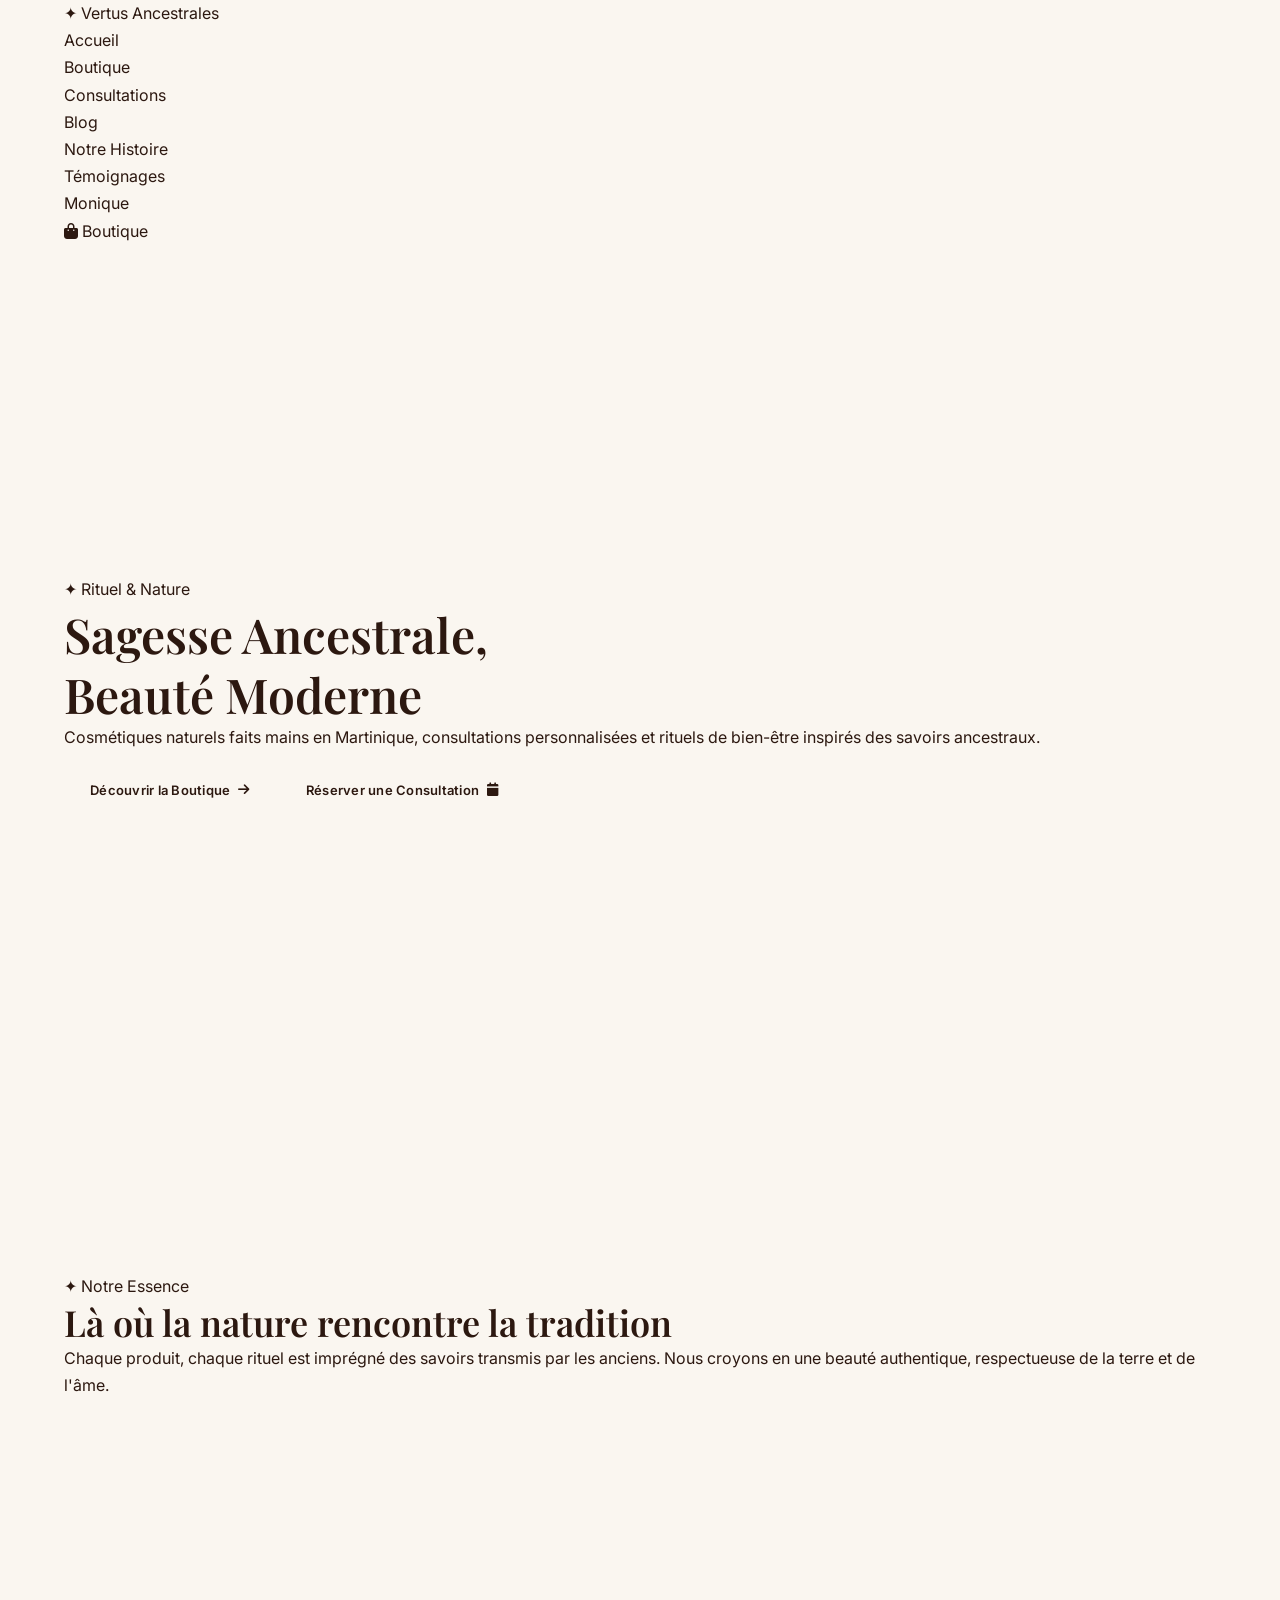
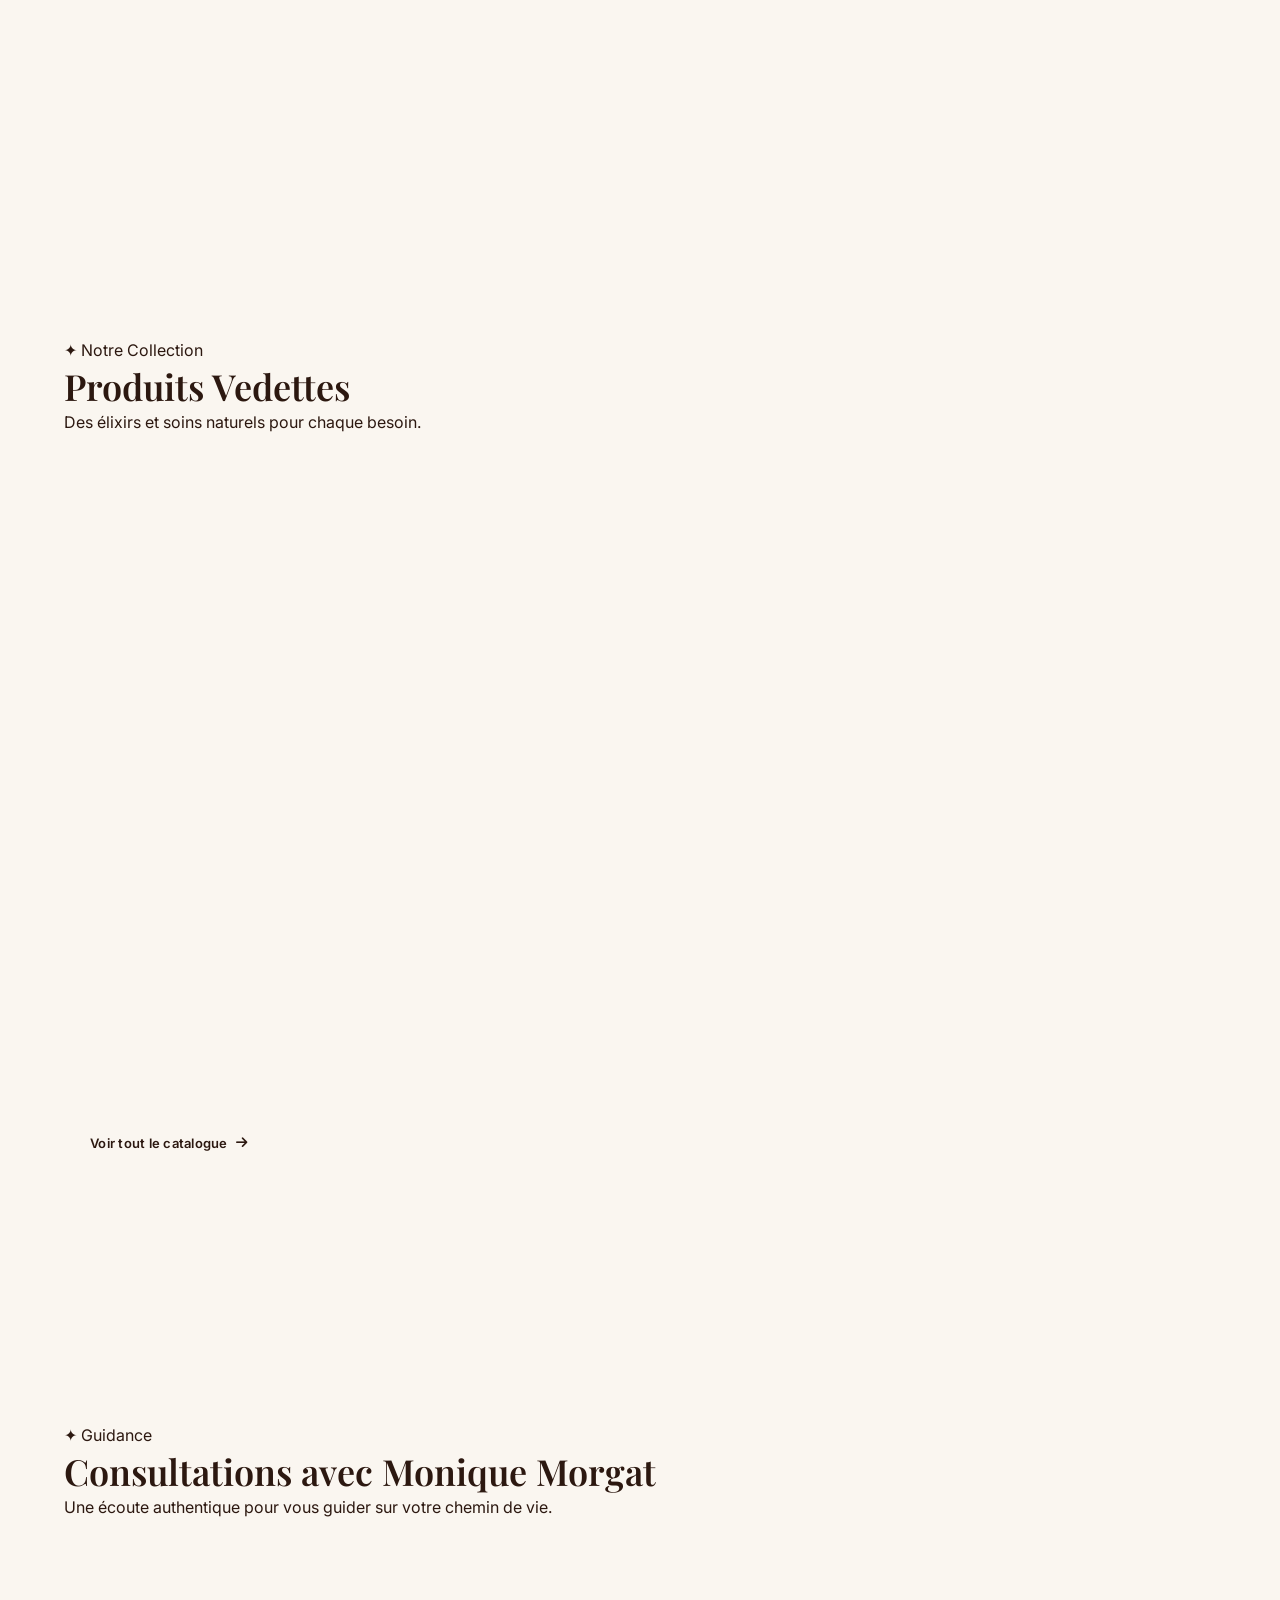
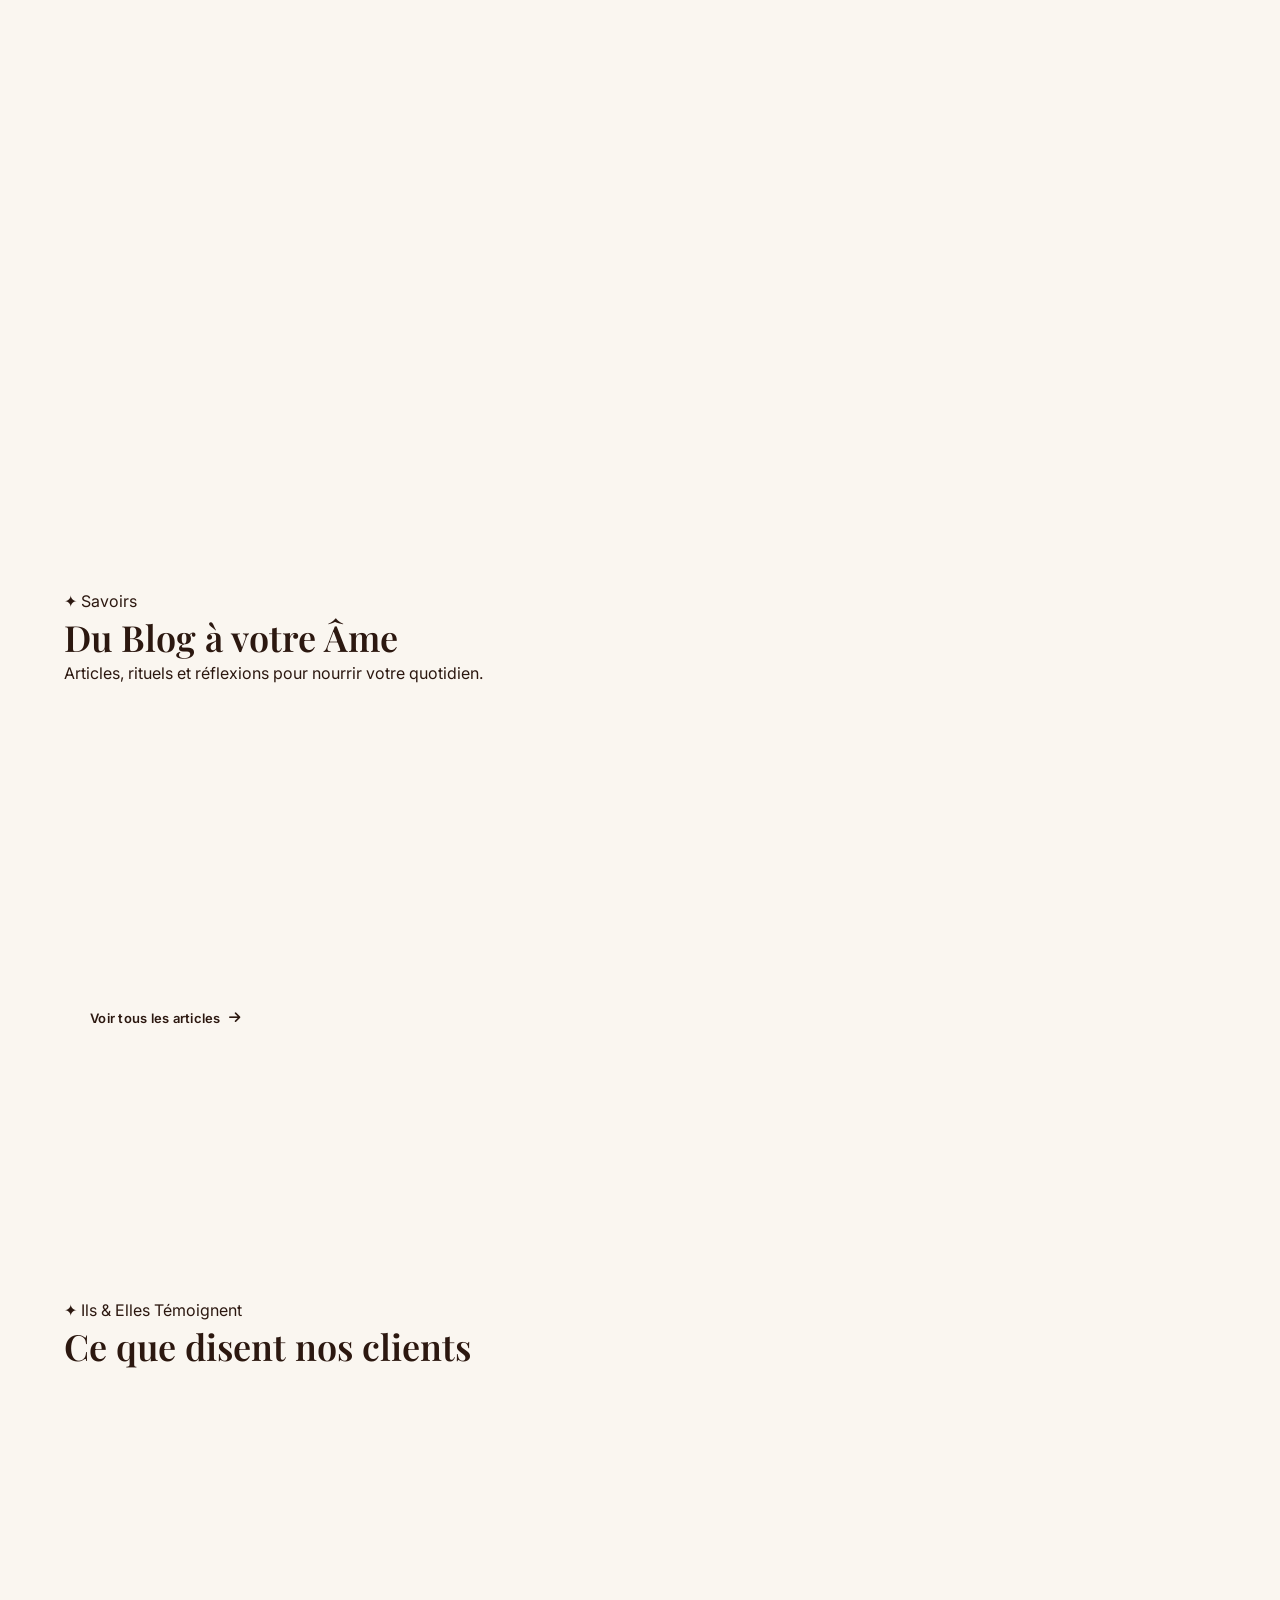
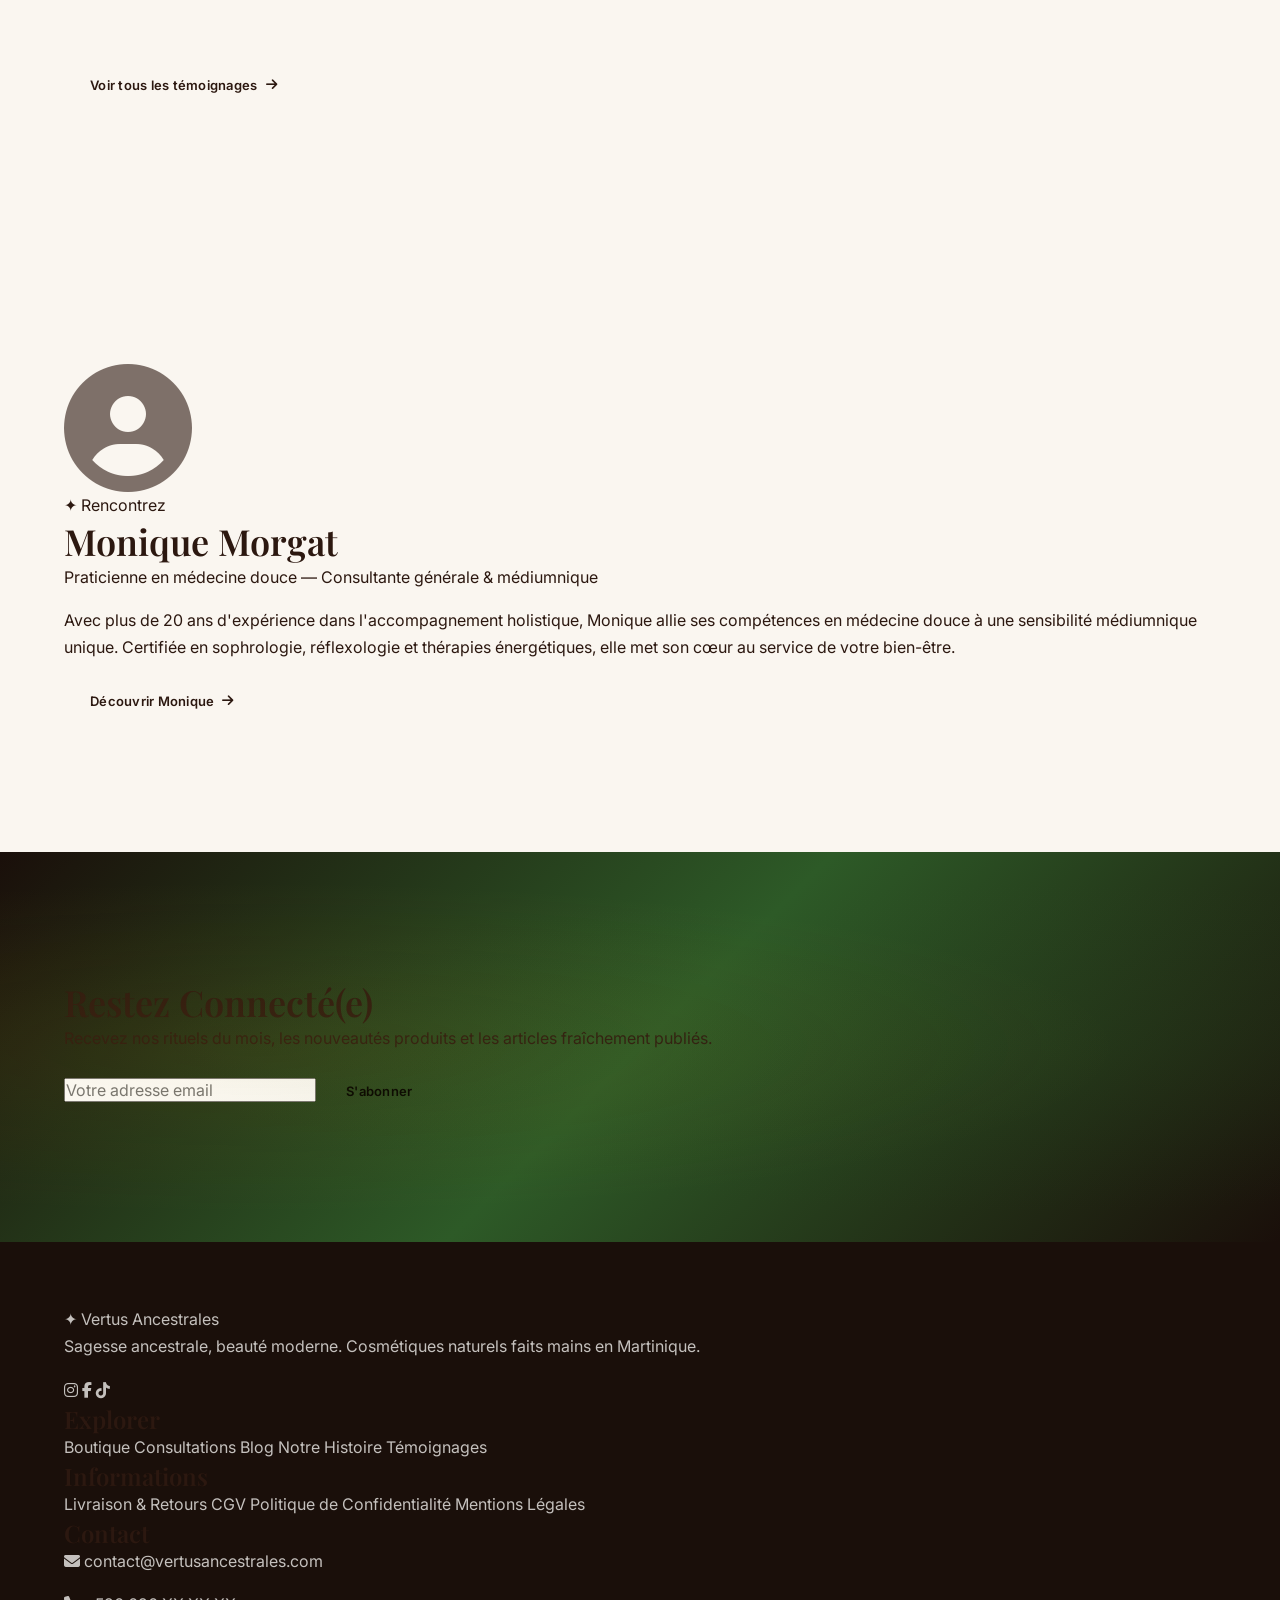
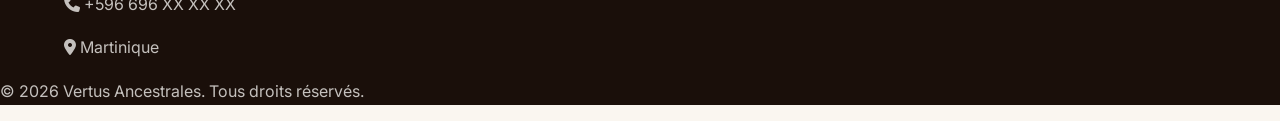
==== index.html @ 386029f0 "✨ Vertus Ancestrales — Site complet Boutique cosmétiques naturels + Consultations + Blog SEO Déploie" ====
<!DOCTYPE html>
<html lang="fr">
<head>
  <meta charset="UTF-8">
  <meta name="viewport" content="width=device-width, initial-scale=1.0">
  <title>Vertus Ancestrales — Cosmétiques Naturels & Bien-Être</title>
  <meta name="description" content="Vertus Ancestrales : boutique en ligne de cosmétiques naturels, consultations personnalisées et blog ésotérique. Sagesse ancestrale, beauté moderne.">
  <link rel="preconnect" href="https://fonts.googleapis.com">
  <link href="https://fonts.googleapis.com/css2?family=Playfair+Display:wght@400;600;700&family=Inter:wght@300;400;500;600&display=swap" rel="stylesheet">
  <link rel="stylesheet" href="https://cdnjs.cloudflare.com/ajax/libs/font-awesome/6.5.0/css/all.min.css">
  <link rel="stylesheet" href="css/style.css">
</head>
<body>
  <!-- NAVIGATION -->
  <nav class="navbar" id="navbar">
    <div class="container nav-container">
      <a href="index.html" class="nav-logo">
        <span class="logo-icon">✦</span>
        <span class="logo-text">Vertus Ancestrales</span>
      </a>
      <button class="nav-toggle" id="navToggle" aria-label="Menu">
        <span></span><span></span><span></span>
      </button>
      <ul class="nav-links" id="navLinks">
        <li><a href="index.html" class="active">Accueil</a></li>
        <li><a href="boutique.html">Boutique</a></li>
        <li><a href="consultations.html">Consultations</a></li>
        <li><a href="blog.html">Blog</a></li>
        <li><a href="histoire.html">Notre Histoire</a></li>
        <li><a href="temoignages.html">Témoignages</a></li>
        <li><a href="monique.html">Monique</a></li>
        <li class="nav-cta"><a href="boutique.html"><i class="fas fa-shopping-bag"></i> Boutique</a></li>
      </ul>
    </div>
  </nav>

  <!-- HERO -->
  <section class="hero" id="hero">
    <div class="hero-overlay"></div>
    <div class="container hero-content">
      <span class="hero-badge">✦ Rituel & Nature</span>
      <h1 class="hero-title">Sagesse Ancestrale,<br>Beauté Moderne</h1>
      <p class="hero-subtitle">Cosmétiques naturels faits mains en Martinique, consultations personnalisées et rituels de bien-être inspirés des savoirs ancestraux.</p>
      <div class="hero-actions">
        <a href="boutique.html" class="btn btn-primary">Découvrir la Boutique <i class="fas fa-arrow-right"></i></a>
        <a href="consultations.html" class="btn btn-outline">Réserver une Consultation <i class="fas fa-calendar"></i></a>
      </div>
    </div>
  </section>

  <!-- MARQUES / VALEURS -->
  <section class="section valeurs">
    <div class="container">
      <div class="section-tag">✦ Notre Essence</div>
      <h2 class="section-title">Là où la nature rencontre la tradition</h2>
      <p class="section-desc">Chaque produit, chaque rituel est imprégné des savoirs transmis par les anciens. Nous croyons en une beauté authentique, respectueuse de la terre et de l'âme.</p>
      <div class="valeurs-grid">
        <div class="valeur-card fade-in">
          <div class="valeur-icon"><i class="fas fa-leaf"></i></div>
          <h3>100% Naturel</h3>
          <p>Ingrédients bruts, sans additifs ni conservateurs artificiels. Que du vrai.</p>
        </div>
        <div class="valeur-card fade-in">
          <div class="valeur-icon"><i class="fas fa-hands"></i></div>
          <h3>Fait Main</h3>
          <p>Préparé artisanalement en Martinique avec amour et savoir-faire ancestral.</p>
        </div>
        <div class="valeur-card fade-in">
          <div class="valeur-icon"><i class="fas fa-feather"></i></div>
          <h3>Bien-Être Holistique</h3>
          <p>Soin du corps, de l'esprit et de l'âme à travers des rituels complets.</p>
        </div>
        <div class="valeur-card fade-in">
          <div class="valeur-icon"><i class="fas fa-globe-americas"></i></div>
          <h3>Livraison Mondiale</h3>
          <p>DHL Express partout dans le monde, avec suivi en temps réel.</p>
        </div>
      </div>
    </div>
  </section>

  <!-- PRODUITS PHARES -->
  <section class="section produits-phares" style="background: var(--bg-alt);">
    <div class="container">
      <div class="section-tag">✦ Notre Collection</div>
      <h2 class="section-title">Produits Vedettes</h2>
      <p class="section-desc">Des élixirs et soins naturels pour chaque besoin.</p>
      <div class="produits-grid">
        <div class="produit-card fade-in">
          <div class="produit-badge">Nouveau</div>
          <div class="produit-img" style="background: linear-gradient(135deg, #e8d5b7, #d4a373);">
            <i class="fas fa-flask" style="font-size:3rem;color:#8b6914;"></i>
          </div>
          <div class="produit-info">
            <h3>L'Élixir de Vénus</h3>
            <p class="produit-desc">Huile de soin régénérante aux huiles essentielles d'ylang-ylang et de bois de rose.</p>
            <div class="produit-variantes">
              <span class="variante active">50ml — 32€</span>
              <span class="variante">100ml — 48€</span>
              <span class="variante">250ml — 72€</span>
            </div>
            <a href="boutique.html" class="btn btn-sm">Ajouter au panier</a>
          </div>
        </div>
        <div class="produit-card fade-in">
          <div class="produit-img" style="background: linear-gradient(135deg, #c7b8a0, #9c8b7a);">
            <i class="fas fa-soap" style="font-size:3rem;color:#5c4a3a;"></i>
          </div>
          <div class="produit-info">
            <h3>Savon Noir Ancestral</h3>
            <p class="produit-desc">Savon noir purifiant à la cendre de bois de campêche et huile de coco vierge.</p>
            <div class="produit-variantes">
              <span class="variante active">100g — 14€</span>
              <span class="variante">200g — 22€</span>
            </div>
            <a href="boutique.html" class="btn btn-sm">Ajouter au panier</a>
          </div>
        </div>
        <div class="produit-card fade-in">
          <div class="produit-badge">Meilleure vente</div>
          <div class="produit-img" style="background: linear-gradient(135deg, #b8a9c9, #8b7aaa);">
            <i class="fas fa-mortar-pestle" style="font-size:3rem;color:#4a3b5c;"></i>
          </div>
          <div class="produit-info">
            <h3>Baume Spirituel</h3>
            <p class="produit-desc">Baume multi-usages à base de propolis, miel et résines naturelles.</p>
            <div class="produit-variantes">
              <span class="variante active">30ml — 26€</span>
              <span class="variante">60ml — 38€</span>
            </div>
            <a href="boutique.html" class="btn btn-sm">Ajouter au panier</a>
          </div>
        </div>
      </div>
      <div class="section-cta">
        <a href="boutique.html" class="btn btn-primary">Voir tout le catalogue <i class="fas fa-arrow-right"></i></a>
      </div>
    </div>
  </section>

  <!-- CONSULTATIONS -->
  <section class="section consultations-preview">
    <div class="container">
      <div class="section-tag">✦ Guidance</div>
      <h2 class="section-title">Consultations avec Monique Morgat</h2>
      <p class="section-desc">Une écoute authentique pour vous guider sur votre chemin de vie.</p>
      <div class="consult-cards">
        <div class="consult-card fade-in">
          <div class="consult-icon"><i class="fas fa-comments"></i></div>
          <h3>Consultation Générale</h3>
          <p class="consult-duration"><i class="far fa-clock"></i> 45 min — 70€</p>
          <p>Échange approfondi pour faire le point sur votre situation actuelle et trouver des solutions concrètes.</p>
          <a href="consultations.html" class="btn btn-outline btn-sm">Réserver</a>
        </div>
        <div class="consult-card fade-in featured">
          <div class="consult-icon"><i class="fas fa-eye"></i></div>
          <h3>Consultation Médiumnique</h3>
          <p class="consult-duration"><i class="far fa-clock"></i> 1h — 90€</p>
          <p>Connexion aux plans subtils pour recevoir des messages et éclaircir vos questionnements profonds.</p>
          <a href="consultations.html" class="btn btn-primary btn-sm">Réserver</a>
        </div>
      </div>
    </div>
  </section>

  <!-- BLOG PREVIEW -->
  <section class="section blog-preview" style="background: var(--bg-alt);">
    <div class="container">
      <div class="section-tag">✦ Savoirs</div>
      <h2 class="section-title">Du Blog à votre Âme</h2>
      <p class="section-desc">Articles, rituels et réflexions pour nourrir votre quotidien.</p>
      <div class="blog-grid">
        <article class="blog-card fade-in">
          <div class="blog-img" style="background: linear-gradient(135deg, #e8c9a0, #d4a373);">
            <span class="blog-category">Ritualité</span>
          </div>
          <div class="blog-body">
            <span class="blog-date"><i class="far fa-calendar-alt"></i> 12 Juin 2026</span>
            <h3>Les 7 Rituels de Pleine Lune pour Renouveler son Énergie</h3>
            <p>Découvrez les pratiques ancestrales pour harmoniser votre être lors des nuits de pleine lune.</p>
            <a href="blog.html" class="blog-read">Lire l'article <i class="fas fa-arrow-right"></i></a>
          </div>
        </article>
        <article class="blog-card fade-in">
          <div class="blog-img" style="background: linear-gradient(135deg, #a8c9a0, #7aaa6b);">
            <span class="blog-category">Bien-être</span>
          </div>
          <div class="blog-body">
            <span class="blog-date"><i class="far fa-calendar-alt"></i> 5 Juin 2026</span>
            <h3>Les Bienfaits des Huiles Végétales dans votre Routine Quotidienne</h3>
            <p>Comment intégrer les huiles naturelles dans vos soins de peau et vos rituels de bien-être.</p>
            <a href="blog.html" class="blog-read">Lire l'article <i class="fas fa-arrow-right"></i></a>
          </div>
        </article>
        <article class="blog-card fade-in">
          <div class="blog-img" style="background: linear-gradient(135deg, #c9a0b8, #aa7a9b);">
            <span class="blog-category">Ésotérisme</span>
          </div>
          <div class="blog-body">
            <span class="blog-date"><i class="far fa-calendar-alt"></i> 28 Mai 2026</span>
            <h3>Comprendre les Signes que l'Univers Vous Envoie</h3>
            <p>Apprenez à décoder les synchronicités et les messages subtils du cosmos dans votre vie.</p>
            <a href="blog.html" class="blog-read">Lire l'article <i class="fas fa-arrow-right"></i></a>
          </div>
        </article>
      </div>
      <div class="section-cta">
        <a href="blog.html" class="btn btn-outline">Voir tous les articles <i class="fas fa-arrow-right"></i></a>
      </div>
    </div>
  </section>

  <!-- TÉMOIGNAGES -->
  <section class="section temoignages-preview">
    <div class="container">
      <div class="section-tag">✦ Ils & Elles Témoignent</div>
      <h2 class="section-title">Ce que disent nos clients</h2>
      <div class="temoignages-strip">
        <div class="temoignage-card fade-in">
          <div class="stars">★★★★★</div>
          <p>"L'Élixir de Vénus a transformé ma peau. Je sens la différence dès la première application. Un véritable trésor de la nature."</p>
          <span class="temoignage-author">— Marie S.</span>
        </div>
        <div class="temoignage-card fade-in">
          <div class="stars">★★★★★</div>
          <p>"La consultation avec Monique a été une révélation. Sa douceur et sa clairvoyance m'ont profondément touchée. Je recommande à toutes."</p>
          <span class="temoignage-author">— Caroline D.</span>
        </div>
        <div class="temoignage-card fade-in">
          <div class="stars">★★★★★</div>
          <p>"Les articles du blog sont d'une grande richesse. Chaque lecture m'apporte une nouvelle perspective sur mon cheminement spirituel."</p>
          <span class="temoignage-author">— Alexandre M.</span>
        </div>
      </div>
      <div class="section-cta">
        <a href="temoignages.html" class="btn btn-outline">Voir tous les témoignages <i class="fas fa-arrow-right"></i></a>
      </div>
    </div>
  </section>

  <!-- MONIQUE PREVIEW -->
  <section class="section monique-preview" style="background: var(--bg-alt);">
    <div class="container">
      <div class="monique-content">
        <div class="monique-photo">
          <div class="photo-frame">
            <i class="fas fa-user-circle" style="font-size:8rem;color:var(--primary);opacity:0.6;"></i>
          </div>
        </div>
        <div class="monique-text">
          <div class="section-tag">✦ Rencontrez</div>
          <h2 class="section-title">Monique Morgat</h2>
          <p class="monique-subtitle">Praticienne en médecine douce — Consultante générale & médiumnique</p>
          <p>Avec plus de 20 ans d'expérience dans l'accompagnement holistique, Monique allie ses compétences en médecine douce à une sensibilité médiumnique unique. Certifiée en sophrologie, réflexologie et thérapies énergétiques, elle met son cœur au service de votre bien-être.</p>
          <a href="monique.html" class="btn btn-primary">Découvrir Monique <i class="fas fa-arrow-right"></i></a>
        </div>
      </div>
    </div>
  </section>

  <!-- NEWSLETTER -->
  <section class="section newsletter">
    <div class="container">
      <div class="newsletter-box">
        <h2>Restez Connecté(e)</h2>
        <p>Recevez nos rituels du mois, les nouveautés produits et les articles fraîchement publiés.</p>
        <form class="newsletter-form" onsubmit="event.preventDefault(); alert('Merci ! Vous êtes inscrit(e) à notre newsletter.');">
          <input type="email" placeholder="Votre adresse email" required>
          <button type="submit" class="btn btn-primary">S'abonner</button>
        </form>
      </div>
    </div>
  </section>

  <!-- FOOTER -->
  <footer class="footer">
    <div class="container footer-grid">
      <div class="footer-brand">
        <span class="footer-logo">✦ Vertus Ancestrales</span>
        <p>Sagesse ancestrale, beauté moderne. Cosmétiques naturels faits mains en Martinique.</p>
        <div class="footer-social">
          <a href="#" aria-label="Instagram"><i class="fab fa-instagram"></i></a>
          <a href="#" aria-label="Facebook"><i class="fab fa-facebook-f"></i></a>
          <a href="#" aria-label="TikTok"><i class="fab fa-tiktok"></i></a>
        </div>
      </div>
      <div class="footer-links">
        <h4>Explorer</h4>
        <a href="boutique.html">Boutique</a>
        <a href="consultations.html">Consultations</a>
        <a href="blog.html">Blog</a>
        <a href="histoire.html">Notre Histoire</a>
        <a href="temoignages.html">Témoignages</a>
      </div>
      <div class="footer-links">
        <h4>Informations</h4>
        <a href="#">Livraison & Retours</a>
        <a href="#">CGV</a>
        <a href="#">Politique de Confidentialité</a>
        <a href="#">Mentions Légales</a>
      </div>
      <div class="footer-contact">
        <h4>Contact</h4>
        <p><i class="fas fa-envelope"></i> contact@vertusancestrales.com</p>
        <p><i class="fas fa-phone"></i> +596 696 XX XX XX</p>
        <p><i class="fas fa-map-marker-alt"></i> Martinique</p>
      </div>
    </div>
    <div class="footer-bottom">
      <p>&copy; 2026 Vertus Ancestrales. Tous droits réservés.</p>
    </div>
  </footer>

  <!-- BACK TO TOP -->
  <button id="backToTop" class="back-to-top" aria-label="Retour en haut"><i class="fas fa-chevron-up"></i></button>

  <script src="js/main.js"></script>
</body>
</html>
---- css/style.css ----
/* =========================================================
   VERTUS ANCESTRALES — Complete Stylesheet
   Natural cosmetics brand | Martinique heritage | Madras palette
   ========================================================= */

/* ---------------------------------------------------------
   1. CUSTOM PROPERTIES
   --------------------------------------------------------- */
:root {
  /* Color palette — madras-inspired warmth */
  --color-primary: #b8860b;
  --color-primary-hover: #d4a017;
  --color-primary-light: rgba(184, 134, 11, 0.12);
  --color-secondary: #8b6914;
  --color-accent: #2d5a27;
  --color-accent-hover: #3b7a33;
  --color-accent-light: rgba(45, 90, 39, 0.10);
  --color-bg: #faf6f0;
  --color-bg-alt: #f3ede4;
  --color-bg-dark: #1a0f0a;
  --color-text: #2c1810;
  --color-text-light: #6b5a4a;
  --color-text-lighter: #9a8a7a;
  --color-white: #ffffff;
  --color-white-soft: #fefcf9;
  --color-black: #0a0603;
  --color-overlay: rgba(44, 24, 16, 0.65);
  --color-overlay-light: rgba(44, 24, 16, 0.35);
  --color-border: rgba(107, 90, 74, 0.20);
  --color-border-focus: rgba(184, 134, 11, 0.50);
  --color-success: #2d6a4f;
  --color-error: #c0392b;
  --color-star: #f4a236;
  --color-star-empty: #dcd0c4;

  /* Typography */
  --font-heading: 'Playfair Display', Georgia, 'Times New Roman', serif;
  --font-body: 'Inter', -apple-system, BlinkMacSystemFont, 'Segoe UI', Roboto, sans-serif;
  --font-mono: 'SF Mono', 'Fira Code', 'Fira Mono', 'Roboto Mono', monospace;

  /* Font sizes — fluid scale */
  --text-xs: 0.75rem;
  --text-sm: 0.8125rem;
  --text-base: 1rem;
  --text-lg: 1.125rem;
  --text-xl: 1.25rem;
  --text-2xl: 1.5rem;
  --text-3xl: 1.875rem;
  --text-4xl: 2.25rem;
  --text-5xl: 3rem;
  --text-6xl: 3.75rem;
  --text-hero: clamp(2.5rem, 6vw, 5rem);

  /* Spacing */
  --space-1: 0.25rem;
  --space-2: 0.5rem;
  --space-3: 0.75rem;
  --space-4: 1rem;
  --space-5: 1.25rem;
  --space-6: 1.5rem;
  --space-8: 2rem;
  --space-10: 2.5rem;
  --space-12: 3rem;
  --space-16: 4rem;
  --space-20: 5rem;
  --space-24: 6rem;
  --space-32: 8rem;

  /* Layout */
  --max-width: 1200px;
  --max-width-narrow: 900px;
  --content-padding: var(--space-6);
  --content-padding-lg: var(--space-10);

  /* Borders & Radius */
  --radius-sm: 6px;
  --radius-md: 10px;
  --radius-lg: 16px;
  --radius-xl: 24px;
  --radius-full: 9999px;

  /* Shadows */
  --shadow-xs: 0 1px 2px rgba(44, 24, 16, 0.05);
  --shadow-sm: 0 2px 8px rgba(44, 24, 16, 0.08);
  --shadow-md: 0 4px 16px rgba(44, 24, 16, 0.10);
  --shadow-lg: 0 8px 32px rgba(44, 24, 16, 0.12);
  --shadow-xl: 0 16px 48px rgba(44, 24, 16, 0.16);
  --shadow-glow: 0 0 20px rgba(184, 134, 11, 0.25);

  /* Transitions */
  --transition-fast: 0.15s ease;
  --transition-base: 0.3s ease;
  --transition-slow: 0.5s ease;
  --transition-spring: 0.4s cubic-bezier(0.34, 1.56, 0.64, 1);

  /* Z-index layers */
  --z-dropdown: 100;
  --z-sticky: 200;
  --z-navbar: 300;
  --z-overlay: 400;
  --z-modal: 500;
  --z-toast: 600;
  --z-tooltip: 700;

  /* Admin */
  --sidebar-width: 260px;
  --sidebar-collapsed-width: 72px;
  --admin-header-height: 64px;
}


/* ---------------------------------------------------------
   2. RESET & BASE
   --------------------------------------------------------- */
*,
*::before,
*::after {
  box-sizing: border-box;
  margin: 0;
  padding: 0;
}

html {
  scroll-behavior: smooth;
  -webkit-text-size-adjust: 100%;
  -moz-text-size-adjust: 100%;
  text-size-adjust: 100%;
}

body {
  font-family: var(--font-body);
  font-size: var(--text-base);
  line-height: 1.7;
  color: var(--color-text);
  background-color: var(--color-bg);
  -webkit-font-smoothing: antialiased;
  -moz-osx-font-smoothing: grayscale;
  overflow-x: hidden;
}

img {
  max-width: 100%;
  height: auto;
  display: block;
}

a {
  color: inherit;
  text-decoration: none;
  transition: color var(--transition-fast);
}

a:focus-visible,
button:focus-visible,
input:focus-visible,
textarea:focus-visible,
select:focus-visible {
  outline: 2px solid var(--color-primary);
  outline-offset: 2px;
}

ul, ol {
  list-style: none;
}

button {
  border: none;
  background: none;
  cursor: pointer;
  font-family: inherit;
  font-size: inherit;
}

input, textarea, select {
  font-family: inherit;
  font-size: inherit;
  color: inherit;
}

h1, h2, h3, h4, h5, h6 {
  font-family: var(--font-heading);
  font-weight: 600;
  line-height: 1.25;
  color: var(--color-text);
}

h1 { font-size: var(--text-5xl); }
h2 { font-size: var(--text-4xl); }
h3 { font-size: var(--text-3xl); }
h4 { font-size: var(--text-2xl); }
h5 { font-size: var(--text-xl); }
h6 { font-size: var(--text-lg); }

p {
  margin-bottom: var(--space-4);
}

::selection {
  background-color: var(--color-primary);
  color: var(--color-white);
}

/* Scrollbar */
::-webkit-scrollbar {
  width: 8px;
}

::-webkit-scrollbar-track {
  background: var(--color-bg-alt);
}

::-webkit-scrollbar-thumb {
  background: var(--color-text-lighter);
  border-radius: var(--radius-full);
}

::-webkit-scrollbar-thumb:hover {
  background: var(--color-text-light);
}


/* ---------------------------------------------------------
   3. UTILITY CLASSES
   --------------------------------------------------------- */
.container {
  width: 100%;
  max-width: var(--max-width);
  margin: 0 auto;
  padding-left: var(--content-padding);
  padding-right: var(--content-padding);
}

.container--narrow {
  max-width: var(--max-width-narrow);
}

.sr-only {
  position: absolute;
  width: 1px;
  height: 1px;
  padding: 0;
  margin: -1px;
  overflow: hidden;
  clip: rect(0, 0, 0, 0);
  white-space: nowrap;
  border-width: 0;
}

.section {
  padding: var(--space-20) 0;
}

@media (min-width: 768px) {
  .section {
    padding: var(--space-32) 0;
  }
}

.section--alt {
  background-color: var(--color-bg-alt);
}

.section--dark {
  background-color: var(--color-bg-dark);
  color: var(--color-white-soft);
}

.section--dark h1,
.section--dark h2,
.section--dark h3,
.section--dark h4 {
  color: var(--color-white);
}

/* Section header — tag + title + description */
.section__header {
  text-align: center;
  margin-bottom: var(--space-12);
  max-width: 720px;
  margin-left: auto;
  margin-right: auto;
}

.section__tag {
  display: inline-block;
  font-family: var(--font-body);
  font-size: var(--text-sm);
  font-weight: 600;
  letter-spacing: 0.08em;
  text-transform: uppercase;
  color: var(--color-primary);
  margin-bottom: var(--space-3);
  padding: var(--space-1) var(--space-3);
  border: 1px solid rgba(184, 134, 11, 0.25);
  border-radius: var(--radius-full);
  background: rgba(184, 134, 11, 0.06);
}

.section__tag::before {
  content: "✦ ";
}

.section__title {
  font-size: clamp(1.75rem, 4vw, 2.75rem);
  margin-bottom: var(--space-4);
  color: var(--color-text);
}

.section__title .highlight {
  color: var(--color-primary);
}

.section__description {
  font-size: var(--text-lg);
  color: var(--color-text-light);
  line-height: 1.7;
  max-width: 600px;
  margin: 0 auto;
}

.section--dark .section__description {
  color: rgba(254, 252, 249, 0.75);
}

.section__header--left {
  text-align: left;
  margin-left: 0;
  margin-right: 0;
}

.section__header--left .section__description {
  margin-left: 0;
}


/* ---------------------------------------------------------
   4. NAVIGATION
   --------------------------------------------------------- */
.nav {
  position: fixed;
  top: 0;
  left: 0;
  right: 0;
  z-index: var(--z-navbar);
  padding: var(--space-4) 0;
  transition: background-color var(--transition-base),
              padding var(--transition-base),
              box-shadow var(--transition-base);
}

.nav--scrolled {
  background-color: rgba(250, 246, 240, 0.97);
  backdrop-filter: blur(12px);
  -webkit-backdrop-filter: blur(12px);
  padding: var(--space-2) 0;
  box-shadow: 0 1px 20px rgba(44, 24, 16, 0.08);
}

.nav--transparent {
  background-color: transparent;
}

.nav .container {
  display: flex;
  align-items: center;
  justify-content: space-between;
}

/* Logo */
.nav__logo {
  display: flex;
  align-items: center;
  gap: var(--space-3);
  font-family: var(--font-heading);
  font-size: var(--text-xl);
  font-weight: 700;
  color: var(--color-text);
  line-height: 1;
  z-index: calc(var(--z-navbar) + 1);
}

.nav--transparent .nav__logo {
  color: var(--color-white);
}

.nav--scrolled .nav__logo {
  color: var(--color-text);
}

.nav__logo-icon {
  width: 36px;
  height: 36px;
  border-radius: var(--radius-sm);
  background: linear-gradient(135deg, var(--color-primary), var(--color-secondary));
  display: flex;
  align-items: center;
  justify-content: center;
  font-size: var(--text-lg);
  color: var(--color-white);
  flex-shrink: 0;
}

/* Nav links */
.nav__links {
  display: none;
  align-items: center;
  gap: var(--space-1);
}

@media (min-width: 768px) {
  .nav__links {
    display: flex;
  }
}

.nav__link {
  padding: var(--space-2) var(--space-4);
  font-size: var(--text-sm);
  font-weight: 500;
  color: var(--color-text-light);
  border-radius: var(--radius-sm);
  transition: color var(--transition-fast),
              background-color var(--transition-fast);
  position: relative;
}

.nav__link:hover {
  color: var(--color-primary);
  background-color: var(--color-primary-light);
}

.nav--transparent .nav__link {
  color: rgba(255, 255, 255, 0.85);
}

.nav--transparent .nav__link:hover {
  color: var(--color-white);
  background-color: rgba(255, 255, 255, 0.10);
}

.nav--scrolled .nav__link {
  color: var(--color-text-light);
}

.nav--scrolled .nav__link:hover {
  color: var(--color-primary);
  background-color: var(--color-primary-light);
}

.nav__link--active {
  color: var(--color-primary) !important;
  font-weight: 600;
}

.nav__link--active::after {
  content: '';
  position: absolute;
  bottom: 2px;
  left: var(--space-4);
  right: var(--space-4);
  height: 2px;
  background: var(--color-primary);
  border-radius: 1px;
}

/* Nav actions (cart, auth) */
.nav__actions {
  display: flex;
  align-items: center;
  gap: var(--space-2);
}

.nav__action-btn {
  display: flex;
  align-items: center;
  justify-content: center;
  width: 40px;
  height: 40px;
  border-radius: var(--radius-full);
  color: var(--color-text-light);
  transition: background-color var(--transition-fast),
              color var(--transition-fast);
  position: relative;
}

.nav__action-btn:hover {
  background-color: var(--color-primary-light);
  color: var(--color-primary);
}

.nav--transparent .nav__action-btn {
  color: rgba(255, 255, 255, 0.85);
}

.nav--transparent .nav__action-btn:hover {
  background-color: rgba(255, 255, 255, 0.10);
  color: var(--color-white);
}

.nav--scrolled .nav__action-btn {
  color: var(--color-text-light);
}

.nav__action-btn .badge {
  position: absolute;
  top: 2px;
  right: 2px;
  width: 18px;
  height: 18px;
  border-radius: var(--radius-full);
  background: var(--color-primary);
  color: var(--color-white);
  font-size: 10px;
  font-weight: 700;
  display: flex;
  align-items: center;
  justify-content: center;
  line-height: 1;
}

/* Toggle (hamburger) */
.nav__toggle {
  display: flex;
  flex-direction: column;
  justify-content: center;
  align-items: center;
  width: 40px;
  height: 40px;
  padding: var(--space-2);
  border-radius: var(--radius-sm);
  border: none;
  background: none;
  cursor: pointer;
  z-index: calc(var(--z-navbar) + 1);
  transition: background-color var(--transition-fast);
}

@media (min-width: 768px) {
  .nav__toggle {
    display: none;
  }
}

.nav__toggle:hover {
  background-color: var(--color-primary-light);
}

.nav--transparent .nav__toggle:hover {
  background-color: rgba(255, 255, 255, 0.10);
}

.nav__toggle-line {
  width: 22px;
  height: 2px;
  background-color: var(--color-text);
  border-radius: 2px;
  transition: transform var(--transition-base),
              opacity var(--transition-base);
  display: block;
}

.nav--transparent .nav__toggle-line {
  background-color: var(--color-white);
}

.nav--scrolled .nav__toggle-line {
  background-color: var(--color-text);
}

.nav__toggle-line + .nav__toggle-line {
  margin-top: 5px;
}

/* Toggle open state */
.nav__toggle--open .nav__toggle-line:nth-child(1) {
  transform: translateY(7px) rotate(45deg);
}

.nav__toggle--open .nav__toggle-line:nth-child(2) {
  opacity: 0;
}

.nav__toggle--open .nav__toggle-line:nth-child(3) {
  transform: translateY(-7px) rotate(-45deg);
}

/* Mobile menu */
.nav__mobile-menu {
  display: none;
  position: fixed;
  inset: 0;
  background: var(--color-bg);
  z-index: var(--z-navbar);
  padding: calc(80px + var(--space-8)) var(--content-padding) var(--space-8);
  overflow-y: auto;
}

.nav__mobile-menu--open {
  display: flex;
  flex-direction: column;
}

.nav__mobile-link {
  display: block;
  padding: var(--space-4) 0;
  font-size: var(--text-xl);
  font-weight: 500;
  color: var(--color-text);
  border-bottom: 1px solid var(--color-border);
  transition: color var(--transition-fast);
}

.nav__mobile-link:hover {
  color: var(--color-primary);
}

.nav__mobile-link--active {
  color: var(--color-primary);
  font-weight: 600;
}

.nav__mobile-actions {
  display: flex;
  flex-direction: column;
  gap: var(--space-3);
  margin-top: var(--space-8);
}


/* ---------------------------------------------------------
   5. HERO SECTION
   --------------------------------------------------------- */
.hero {
  position: relative;
  min-height: 100vh;
  display: flex;
  align-items: center;
  justify-content: center;
  overflow: hidden;
}

.hero__background {
  position: absolute;
  inset: 0;
  z-index: 0;
}

.hero__background img,
.hero__background video {
  width: 100%;
  height: 100%;
  object-fit: cover;
}

.hero__overlay {
  position: absolute;
  inset: 0;
  z-index: 1;
  background: linear-gradient(
    135deg,
    var(--color-overlay) 0%,
    rgba(44, 24, 16, 0.45) 50%,
    var(--color-overlay) 100%
  );
}

.hero__overlay::after {
  content: '';
  position: absolute;
  bottom: 0;
  left: 0;
  right: 0;
  height: 120px;
  background: linear-gradient(to top, var(--color-bg), transparent);
}

.hero__content {
  position: relative;
  z-index: 2;
  text-align: center;
  max-width: 800px;
  padding: 0 var(--content-padding);
  padding-top: 80px;
}

.hero__pretitle {
  display: inline-block;
  font-size: var(--text-sm);
  font-weight: 600;
  letter-spacing: 0.12em;
  text-transform: uppercase;
  color: rgba(255, 255, 255, 0.7);
  margin-bottom: var(--space-4);
  padding: var(--space-1) var(--space-4);
  border: 1px solid rgba(255, 255, 255, 0.20);
  border-radius: var(--radius-full);
  backdrop-filter: blur(4px);
}

.hero__title {
  font-family: var(--font-heading);
  font-size: var(--text-hero);
  font-weight: 700;
  color: var(--color-white);
  line-height: 1.1;
  margin-bottom: var(--space-6);
  text-shadow: 0 2px 20px rgba(0, 0, 0, 0.20);
}

.hero__title .highlight {
  color: var(--color-primary);
  text-shadow: 0 0 30px rgba(184, 134, 11, 0.35);
}

.hero__subtitle {
  font-size: clamp(var(--text-lg), 2vw, var(--text-xl));
  color: rgba(255, 255, 255, 0.80);
  line-height: 1.6;
  margin-bottom: var(--space-10);
  max-width: 600px;
  margin-left: auto;
  margin-right: auto;
}

.hero__actions {
  display: flex;
  flex-wrap: wrap;
  gap: var(--space-4);
  justify-content: center;
}

.hero__scroll-indicator {
  position: absolute;
  bottom: var(--space-8);
  left: 50%;
  transform: translateX(-50%);
  z-index: 2;
  display: flex;
  flex-direction: column;
  align-items: center;
  gap: var(--space-2);
  color: rgba(255, 255, 255, 0.6);
  font-size: var(--text-xs);
  letter-spacing: 0.1em;
  text-transform: uppercase;
  animation: float 2.5s ease-in-out infinite;
}

.hero__scroll-indicator .scroll-arrow {
  width: 24px;
  height: 24px;
  border-right: 2px solid rgba(255, 255, 255, 0.5);
  border-bottom: 2px solid rgba(255, 255, 255, 0.5);
  transform: rotate(45deg);
  animation: scrollPulse 2s ease-in-out infinite;
}

@keyframes float {
  0%, 100% { transform: translateX(-50%) translateY(0); }
  50% { transform: translateX(-50%) translateY(-8px); }
}

@keyframes scrollPulse {
  0%, 100% { opacity: 0.4; }
  50% { opacity: 1; }
}


/* ---------------------------------------------------------
   6. BUTTONS
   --------------------------------------------------------- */
.btn {
  display: inline-flex;
  align-items: center;
  justify-content: center;
  gap: var(--space-2);
  padding: var(--space-3) var(--space-6);
  font-family: var(--font-body);
  font-size: var(--text-sm);
  font-weight: 600;
  line-height: 1.4;
  letter-spacing: 0.02em;
  text-align: center;
  border: 2px solid transparent;
  border-radius: var(--radius-sm);
  cursor: pointer;
  transition: all var(--transition-base);
  white-space: nowrap;
  user-select: none;
}

.btn:active {
  transform: scale(0.97);
}

/* Primary */
.btn--primary {
  background: linear-gradient(135deg, var(--color-primary), var(--color-secondary));
  color: var(--color-white);
  border-color: transparent;
  box-shadow: 0 4px 14px rgba(184, 134, 11, 0.30);
}

.btn--primary:hover {
  background: linear-gradient(135deg, var(--color-primary-hover), var(--color-primary));
  box-shadow: 0 6px 24px rgba(184, 134, 11, 0.40);
  transform: translateY(-1px);
  color: var(--color-white);
}

.btn--primary:active {
  transform: translateY(0) scale(0.97);
  box-shadow: 0 2px 8px rgba(184, 134, 11, 0.30);
}

/* Outline */
.btn--outline {
  background: transparent;
  color: var(--color-text);
  border-color: var(--color-text-light);
}

.btn--outline:hover {
  border-color: var(--color-primary);
  color: var(--color-primary);
  background: rgba(184, 134, 11, 0.05);
}

.btn--outline.btn--light {
  color: var(--color-white);
  border-color: rgba(255, 255, 255, 0.50);
}

.btn--outline.btn--light:hover {
  border-color: var(--color-white);
  color: var(--color-white);
  background: rgba(255, 255, 255, 0.10);
}

/* Ghost */
.btn--ghost {
  background: transparent;
  color: var(--color-text-light);
}

.btn--ghost:hover {
  background: var(--color-bg-alt);
  color: var(--color-text);
}

/* Small */
.btn--sm {
  padding: var(--space-2) var(--space-4);
  font-size: var(--text-xs);
  border-width: 1.5px;
}

/* Large */
.btn--lg {
  padding: var(--space-4) var(--space-8);
  font-size: var(--text-base);
}

/* Full width */
.btn--block {
  width: 100%;
}

/* Icon-only */
.btn--icon {
  width: 40px;
  height: 40px;
  padding: 0;
  border-radius: var(--radius-full);
}


/* ---------------------------------------------------------
   7. CARDS — BASE
   --------------------------------------------------------- */
.card {
  background: var(--color-white);
  border-radius: var(--radius-lg);
  overflow: hidden;
  transition: transform var(--transition-base),
              box-shadow var(--transition-base);
}

.card:hover {
  transform: translateY(-4px);
  box-shadow: var(--shadow-lg);
}

.card__image {
  position: relative;
  overflow: hidden;
  aspect-ratio: 4 / 3;
  background: var(--color-bg-alt);
}

.card__image img {
  width: 100%;
  height: 100%;
  object-fit: cover;
  transition: transform var(--transition-slow);
}

.card:hover .card__image img {
  transform: scale(1.06);
}

.card__image-placeholder {
  width: 100%;
  height: 100%;
  display: flex;
  align-items: center;
  justify-content: center;
  background: linear-gradient(135deg, var(--color-bg-alt), var(--color-bg));
  color: var(--color-text-lighter);
  font-size: var(--text-4xl);
}

.card__badge {
  position: absolute;
  top: var(--space-3);
  left: var(--space-3);
  padding: var(--space-1) var(--space-3);
  font-size: var(--text-xs);
  font-weight: 600;
  border-radius: var(--radius-sm);
  background: var(--color-primary);
  color: var(--color-white);
  text-transform: uppercase;
  letter-spacing: 0.05em;
}

.card__badge--new {
  background: var(--color-accent);
}

.card__badge--sale {
  background: var(--color-error);
}

.card__body {
  padding: var(--space-6);
}

.card__title {
  font-family: var(--font-heading);
  font-size: var(--text-xl);
  font-weight: 600;
  margin-bottom: var(--space-2);
  line-height: 1.35;
}

.card__title a {
  color: var(--color-text);
  transition: color var(--transition-fast);
}

.card__title a:hover {
  color: var(--color-primary);
}

.card__text {
  font-size: var(--text-sm);
  color: var(--color-text-light);
  line-height: 1.6;
  margin-bottom: 0;
}

.card__footer {
  padding: var(--space-4) var(--space-6);
  border-top: 1px solid var(--color-border);
  display: flex;
  align-items: center;
  justify-content: space-between;
}


/* ---------------------------------------------------------
   8. PRODUCT CARDS
   --------------------------------------------------------- */
.products-grid {
  display: grid;
  grid-template-columns: 1fr;
  gap: var(--space-6);
}

@media (min-width: 768px) {
  .products-grid {
    grid-template-columns: repeat(2, 1fr);
  }
}

@media (min-width: 1024px) {
  .products-grid {
    grid-template-columns: repeat(3, 1fr);
  }
}

.product-card {
  background: var(--color-white);
  border-radius: var(--radius-lg);
  overflow: hidden;
  transition: transform var(--transition-base),
              box-shadow var(--transition-base);
  display: flex;
  flex-direction: column;
}

.product-card:hover {
  transform: translateY(-6px);
  box-shadow: var(--shadow-xl);
}

.product-card__image {
  position: relative;
  aspect-ratio: 1 / 1;
  background: var(--color-bg-alt);
  overflow: hidden;
}

.product-card__image img {
  width: 100%;
  height: 100%;
  object-fit: cover;
  transition: transform var(--transition-slow);
}

.product-card:hover .product-card__image img {
  transform: scale(1.08);
}

.product-card__image .btn--icon {
  position: absolute;
  top: var(--space-3);
  right: var(--space-3);
  background: rgba(255, 255, 255, 0.90);
  color: var(--color-text-light);
  box-shadow: var(--shadow-sm);
  opacity: 0;
  transform: translateY(-8px);
  transition: opacity var(--transition-base),
              transform var(--transition-base),
              color var(--transition-fast),
              background-color var(--transition-fast);
}

.product-card:hover .btn--icon {
  opacity: 1;
  transform: translateY(0);
}

.product-card__image .btn--icon:hover {
  color: var(--color-error);
  background: var(--color-white);
}

.product-card__body {
  padding: var(--space-5);
  flex: 1;
  display: flex;
  flex-direction: column;
}

.product-card__category {
  font-size: var(--text-xs);
  font-weight: 600;
  text-transform: uppercase;
  letter-spacing: 0.08em;
  color: var(--color-text-lighter);
  margin-bottom: var(--space-1);
}

.product-card__name {
  font-family: var(--font-heading);
  font-size: var(--text-lg);
  font-weight: 600;
  margin-bottom: var(--space-2);
  line-height: 1.3;
}

.product-card__name a {
  color: var(--color-text);
  transition: color var(--transition-fast);
}

.product-card__name a:hover {
  color: var(--color-primary);
}

.product-card__description {
  font-size: var(--text-sm);
  color: var(--color-text-light);
  line-height: 1.6;
  margin-bottom: var(--space-4);
  flex: 1;
}

.product-card__footer {
  display: flex;
  align-items: center;
  justify-content: space-between;
  padding-top: var(--space-3);
  border-top: 1px solid var(--color-border);
}

.product-card__price {
  font-family: var(--font-heading);
  font-size: var(--text-xl);
  font-weight: 700;
  color: var(--color-accent);
}

.product-card__price--old {
  font-size: var(--text-sm);
  font-weight: 400;
  color: var(--color-text-lighter);
  text-decoration: line-through;
  margin-left: var(--space-2);
}

.product-card__rating {
  display: flex;
  align-items: center;
  gap: var(--space-1);
}

.product-card__rating .star {
  color: var(--color-star);
  font-size: var(--text-sm);
}

.product-card__rating .star--empty {
  color: var(--color-star-empty);
}


/* ---------------------------------------------------------
   9. VALEURS (VALUES) CARDS
   --------------------------------------------------------- */
.valeurs-grid {
  display: grid;
  grid-template-columns: 1fr;
  gap: var(--space-6);
}

@media (min-width: 768px) {
  .valeurs-grid {
    grid-template-columns: repeat(2, 1fr);
  }
}

@media (min-width: 1024px) {
  .valeurs-grid {
    grid-template-columns: repeat(4, 1fr);
  }
}

.valeur-card {
  text-align: center;
  padding: var(--space-8) var(--space-6);
  background: var(--color-white);
  border-radius: var(--radius-lg);
  border: 1px solid var(--color-border);
  transition: transform var(--transition-base),
              box-shadow var(--transition-base),
              border-color var(--transition-base);
}

.valeur-card:hover {
  transform: translateY(-4px);
  box-shadow: var(--shadow-md);
  border-color: var(--color-primary);
}

.valeur-card__icon {
  width: 72px;
  height: 72px;
  margin: 0 auto var(--space-5);
  border-radius: var(--radius-full);
  background: linear-gradient(135deg, var(--color-primary-light), rgba(184, 134, 11, 0.05));
  display: flex;
  align-items: center;
  justify-content: center;
  font-size: var(--text-3xl);
  transition: transform var(--transition-base),
              box-shadow var(--transition-base);
}

.valeur-card:hover .valeur-card__icon {
  transform: scale(1.1);
  box-shadow: var(--shadow-glow);
}

.valeur-card__title {
  font-family: var(--font-heading);
  font-size: var(--text-xl);
  font-weight: 600;
  margin-bottom: var(--space-3);
}

.valeur-card__text {
  font-size: var(--text-sm);
  color: var(--color-text-light);
  line-height: 1.7;
  margin-bottom: 0;
}


/* ---------------------------------------------------------
   10. BLOG CARDS
   --------------------------------------------------------- */
.blog-grid {
  display: grid;
  grid-template-columns: 1fr;
  gap: var(--space-6);
}

@media (min-width: 768px) {
  .blog-grid {
    grid-template-columns: repeat(2, 1fr);
  }
}

@media (min-width: 1024px) {
  .blog-grid {
    grid-template-columns: repeat(3, 1fr);
  }
}

.blog-card {
  background: var(--color-white);
  border-radius: var(--radius-lg);
  overflow: hidden;
  transition: transform var(--transition-base),
              box-shadow var(--transition-base);
  display: flex;
  flex-direction: column;
}

.blog-card:hover {
  transform: translateY(-4px);
  box-shadow: var(--shadow-lg);
}

.blog-card__image {
  position: relative;
  aspect-ratio: 16 / 10;
  overflow: hidden;
  background: var(--color-bg-alt);
}

.blog-card__image img {
  width: 100%;
  height: 100%;
  object-fit: cover;
  transition: transform var(--transition-slow);
}

.blog-card:hover .blog-card__image img {
  transform: scale(1.06);
}

.blog-card__image-placeholder {
  width: 100%;
  height: 100%;
  display: flex;
  align-items: center;
  justify-content: center;
  background: linear-gradient(135deg, #e8dccc, #d4c4b0);
  color: var(--color-text-lighter);
  font-size: var(--text-4xl);
}

.blog-card__date {
  position: absolute;
  bottom: var(--space-3);
  left: var(--space-3);
  padding: var(--space-1) var(--space-3);
  font-size: var(--text-xs);
  font-weight: 600;
  background: rgba(255, 255, 255, 0.90);
  backdrop-filter: blur(4px);
  border-radius: var(--radius-sm);
  color: var(--color-text-light);
}

.blog-card__body {
  padding: var(--space-6);
  flex: 1;
  display: flex;
  flex-direction: column;
}

.blog-card__category {
  font-size: var(--text-xs);
  font-weight: 600;
  text-transform: uppercase;
  letter-spacing: 0.08em;
  color: var(--color-primary);
  margin-bottom: var(--space-2);
}

.blog-card__title {
  font-family: var(--font-heading);
  font-size: var(--text-xl);
  font-weight: 600;
  margin-bottom: var(--space-3);
  line-height: 1.35;
}

.blog-card__title a {
  color: var(--color-text);
  transition: color var(--transition-fast);
}

.blog-card__title a:hover {
  color: var(--color-primary);
}

.blog-card__excerpt {
  font-size: var(--text-sm);
  color: var(--color-text-light);
  line-height: 1.7;
  margin-bottom: var(--space-4);
  flex: 1;
}

.blog-card__meta {
  display: flex;
  align-items: center;
  gap: var(--space-4);
  font-size: var(--text-xs);
  color: var(--color-text-lighter);
}

.blog-card__meta span {
  display: flex;
  align-items: center;
  gap: var(--space-1);
}


/* ---------------------------------------------------------
   11. TESTIMONIAL CARDS
   --------------------------------------------------------- */
.testimonials-grid {
  display: grid;
  grid-template-columns: 1fr;
  gap: var(--space-6);
}

@media (min-width: 768px) {
  .testimonials-grid {
    grid-template-columns: repeat(2, 1fr);
  }
}

@media (min-width: 1024px) {
  .testimonials-grid {
    grid-template-columns: repeat(3, 1fr);
  }
}

.testimonial-card {
  background: var(--color-white);
  border-radius: var(--radius-lg);
  padding: var(--space-8);
  border: 1px solid var(--color-border);
  transition: transform var(--transition-base),
              box-shadow var(--transition-base),
              border-color var(--transition-base);
  position: relative;
}

.testimonial-card:hover {
  transform: translateY(-4px);
  box-shadow: var(--shadow-md);
  border-color: var(--color-primary);
}

.testimonial-card::before {
  content: '"';
  position: absolute;
  top: var(--space-4);
  left: var(--space-6);
  font-family: var(--font-heading);
  font-size: 4rem;
  line-height: 1;
  color: var(--color-primary);
  opacity: 0.20;
  pointer-events: none;
}

.testimonial-card__stars {
  display: flex;
  gap: 2px;
  margin-bottom: var(--space-4);
}

.testimonial-card__stars .star {
  color: var(--color-star);
  font-size: var(--text-base);
}

.testimonial-card__stars .star--empty {
  color: var(--color-star-empty);
}

.testimonial-card__text {
  font-size: var(--text-sm);
  color: var(--color-text);
  line-height: 1.8;
  margin-bottom: var(--space-6);
  font-style: italic;
}

.testimonial-card__author {
  display: flex;
  align-items: center;
  gap: var(--space-3);
}

.testimonial-card__avatar {
  width: 44px;
  height: 44px;
  border-radius: var(--radius-full);
  background: linear-gradient(135deg, var(--color-primary-light), var(--color-bg-alt));
  display: flex;
  align-items: center;
  justify-content: center;
  font-weight: 600;
  font-size: var(--text-sm);
  color: var(--color-primary);
  flex-shrink: 0;
  overflow: hidden;
}

.testimonial-card__avatar img {
  width: 100%;
  height: 100%;
  object-fit: cover;
}

.testimonial-card__info {
  flex: 1;
}

.testimonial-card__name {
  font-size: var(--text-sm);
  font-weight: 600;
  color: var(--color-text);
  margin-bottom: 0;
}

.testimonial-card__role {
  font-size: var(--text-xs);
  color: var(--color-text-lighter);
}

/* Featured testimonial (larger) */
.testimonial-card--featured {
  grid-column: 1 / -1;
  background: linear-gradient(135deg, var(--color-primary), var(--color-secondary));
  border-color: transparent;
  color: var(--color-white);
}

.testimonial-card--featured::before {
  color: rgba(255, 255, 255, 0.25);
}

.testimonial-card--featured .testimonial-card__text {
  color: rgba(255, 255, 255, 0.90);
}

.testimonial-card--featured .testimonial-card__name {
  color: var(--color-white);
}

.testimonial-card--featured .testimonial-card__role {
  color: rgba(255, 255, 255, 0.70);
}

.testimonial-card--featured .testimonial-card__avatar {
  background: rgba(255, 255, 255, 0.20);
  color: var(--color-white);
}


/* ---------------------------------------------------------
   12. NEWSLETTER
   --------------------------------------------------------- */
.newsletter {
  position: relative;
  padding: var(--space-20) 0;
  background: linear-gradient(135deg, #1a0f0a 0%, #2d5a27 50%, #1a0f0a 100%);
  overflow: hidden;
}

@media (min-width: 768px) {
  .newsletter {
    padding: var(--space-32) 0;
  }
}

.newsletter::before {
  content: '';
  position: absolute;
  inset: 0;
  background:
    radial-gradient(ellipse at 20% 50%, rgba(184, 134, 11, 0.10) 0%, transparent 60%),
    radial-gradient(ellipse at 80% 50%, rgba(45, 90, 39, 0.15) 0%, transparent 60%);
  pointer-events: none;
}

.newsletter__content {
  position: relative;
  z-index: 1;
  text-align: center;
  max-width: 600px;
  margin: 0 auto;
  padding: 0 var(--content-padding);
}

.newsletter__icon {
  font-size: var(--text-5xl);
  margin-bottom: var(--space-6);
  display: block;
}

.newsletter__title {
  font-family: var(--font-heading);
  font-size: clamp(1.75rem, 4vw, 2.5rem);
  color: var(--color-white);
  margin-bottom: var(--space-4);
}

.newsletter__description {
  font-size: var(--text-base);
  color: rgba(255, 255, 255, 0.75);
  margin-bottom: var(--space-8);
  line-height: 1.7;
}

.newsletter__form {
  display: flex;
  flex-direction: column;
  gap: var(--space-3);
  max-width: 480px;
  margin: 0 auto;
}

@media (min-width: 576px) {
  .newsletter__form {
    flex-direction: row;
  }
}

.newsletter__form .input {
  flex: 1;
  background: rgba(255, 255, 255, 0.10);
  border-color: rgba(255, 255, 255, 0.20);
  color: var(--color-white);
  padding: var(--space-3) var(--space-5);
  border-radius: var(--radius-sm);
}

.newsletter__form .input::placeholder {
  color: rgba(255, 255, 255, 0.45);
}

.newsletter__form .input:focus {
  border-color: var(--color-primary);
  background: rgba(255, 255, 255, 0.15);
  box-shadow: 0 0 0 3px rgba(184, 134, 11, 0.15);
}

.newsletter__form .btn {
  flex-shrink: 0;
}

.newsletter__disclaimer {
  font-size: var(--text-xs);
  color: rgba(255, 255, 255, 0.40);
  margin-top: var(--space-4);
  margin-bottom: 0;
}


/* ---------------------------------------------------------
   13. FORM INPUTS
   --------------------------------------------------------- */
.form-group {
  margin-bottom: var(--space-5);
}

.form-group__label {
  display: block;
  font-size: var(--text-sm);
  font-weight: 600;
  color: var(--color-text);
  margin-bottom: var(--space-2);
}

.form-group__label .required {
  color: var(--color-error);
  margin-left: 2px;
}

.form-group__hint {
  font-size: var(--text-xs);
  color: var(--color-text-lighter);
  margin-top: var(--space-1);
}

.form-group--error .form-group__hint {
  color: var(--color-error);
}

.input,
.textarea,
.select {
  width: 100%;
  padding: var(--space-3) var(--space-4);
  font-size: var(--text-sm);
  font-family: var(--font-body);
  color: var(--color-text);
  background: var(--color-white);
  border: 1.5px solid var(--color-border);
  border-radius: var(--radius-sm);
  transition: border-color var(--transition-fast),
              box-shadow var(--transition-fast),
              background-color var(--transition-fast);
  appearance: none;
  -webkit-appearance: none;
}

.input:hover,
.textarea:hover,
.select:hover {
  border-color: var(--color-text-lighter);
}

.input:focus,
.textarea:focus,
.select:focus {
  border-color: var(--color-primary);
  box-shadow: 0 0 0 3px rgba(184, 134, 11, 0.12);
  outline: none;
}

.input--error,
.textarea--error,
.select--error {
  border-color: var(--color-error);
}

.input--error:focus,
.textarea--error:focus,
.select--error:focus {
  box-shadow: 0 0 0 3px rgba(192, 57, 43, 0.12);
}

.input::placeholder,
.textarea::placeholder {
  color: var(--color-text-lighter);
}

.textarea {
  min-height: 120px;
  resize: vertical;
  line-height: 1.6;
}

/* Select wrapper */
.select-wrapper {
  position: relative;
}

.select-wrapper::after {
  content: '▾';
  position: absolute;
  right: var(--space-4);
  top: 50%;
  transform: translateY(-50%);
  color: var(--color-text-lighter);
  pointer-events: none;
  font-size: var(--text-sm);
}

.select {
  padding-right: var(--space-10);
  cursor: pointer;
}

/* Checkbox / Radio */
.checkbox,
.radio {
  display: flex;
  align-items: flex-start;
  gap: var(--space-3);
  cursor: pointer;
  font-size: var(--text-sm);
  color: var(--color-text);
  line-height: 1.5;
}

.checkbox + .checkbox,
.radio + .radio {
  margin-top: var(--space-3);
}

.checkbox__input,
.radio__input {
  width: 18px;
  height: 18px;
  margin-top: 3px;
  flex-shrink: 0;
  accent-color: var(--color-primary);
  cursor: pointer;
}


/* ---------------------------------------------------------
   14. FOOTER
   --------------------------------------------------------- */
.footer {
  background: var(--color-bg-dark);
  color: rgba(254, 252, 249, 0.75);
  padding: var(--space-16) 0 0;
}

.footer__grid {
  display: grid;
  grid-template-columns: 1fr;
  gap: var(--space-10);
  padding-bottom: var(--space-12);
  border-bottom: 1px solid rgba(255, 255, 255, 0.08);
}

@media (min-width: 768px) {
  .footer__grid {
    grid-template-columns: 2fr 1fr 1fr 1fr;
  }
}

.footer__brand {
  max-width: 320px;
}

.footer__logo {
  font-family: var(--font-heading);
  font-size: var(--text-2xl);
  font-weight: 700;
  color: var(--color-white);
  display: flex;
  align-items: center;
  gap: var(--space-3);
  margin-bottom: var(--space-4);
}

.footer__logo-icon {
  width: 40px;
  height: 40px;
  border-radius: var(--radius-sm);
  background: linear-gradient(135deg, var(--color-primary), var(--color-secondary));
  display: flex;
  align-items: center;
  justify-content: center;
  font-size: var(--text-xl);
  flex-shrink: 0;
}

.footer__description {
  font-size: var(--text-sm);
  line-height: 1.7;
  color: rgba(255, 255, 255, 0.55);
  margin-bottom: var(--space-5);
}

.footer__social {
  display: flex;
  gap: var(--space-3);
}

.footer__social-link {
  width: 38px;
  height: 38px;
  border-radius: var(--radius-full);
  background: rgba(255, 255, 255, 0.06);
  border: 1px solid rgba(255, 255, 255, 0.08);
  display: flex;
  align-items: center;
  justify-content: center;
  color: rgba(255, 255, 255, 0.50);
  font-size: var(--text-sm);
  transition: all var(--transition-base);
}

.footer__social-link:hover {
  background: var(--color-primary);
  border-color: var(--color-primary);
  color: var(--color-white);
  transform: translateY(-2px);
}

.footer__column-title {
  font-family: var(--font-heading);
  font-size: var(--text-lg);
  font-weight: 600;
  color: var(--color-white);
  margin-bottom: var(--space-5);
}

.footer__links {
  display: flex;
  flex-direction: column;
  gap: var(--space-3);
}

.footer__link {
  font-size: var(--text-sm);
  color: rgba(255, 255, 255, 0.55);
  transition: color var(--transition-fast);
}

.footer__link:hover {
  color: var(--color-primary);
}

.footer__contact-item {
  display: flex;
  align-items: flex-start;
  gap: var(--space-3);
  font-size: var(--text-sm);
  color: rgba(255, 255, 255, 0.55);
  margin-bottom: var(--space-3);
}

.footer__contact-item .icon {
  flex-shrink: 0;
  margin-top: 2px;
  color: var(--color-primary);
}

.footer__bottom {
  padding: var(--space-6) 0;
  display: flex;
  flex-direction: column;
  align-items: center;
  gap: var(--space-4);
  font-size: var(--text-xs);
  color: rgba(255, 255, 255, 0.35);
}

@media (min-width: 768px) {
  .footer__bottom {
    flex-direction: row;
    justify-content: space-between;
  }
}

.footer__bottom-links {
  display: flex;
  gap: var(--space-6);
}

.footer__bottom-links a {
  color: rgba(255, 255, 255, 0.35);
  transition: color var(--transition-fast);
}

.footer__bottom-links a:hover {
  color: var(--color-primary);
}


/* ---------------------------------------------------------
   15. BACK TO TOP
   --------------------------------------------------------- */
.back-to-top {
  position: fixed;
  bottom: var(--space-8);
  right: var(--space-8);
  z-index: var(--z-sticky);
  width: 48px;
  height: 48px;
  border-radius: var(--radius-full);
  background: linear-gradient(135deg, var(--color-primary), var(--color-secondary));
  color: var(--color-white);
  display: flex;
  align-items: center;
  justify-content: center;
  font-size: var(--text-lg);
  box-shadow: var(--shadow-md);
  border: none;
  cursor: pointer;
  opacity: 0;
  visibility: hidden;
  transform: translateY(16px);
  transition: opacity var(--transition-base),
              visibility var(--transition-base),
              transform var(--transition-base),
              box-shadow var(--transition-base);
}

.back-to-top--visible {
  opacity: 1;
  visibility: visible;
  transform: translateY(0);
}

.back-to-top:hover {
  box-shadow: var(--shadow-lg);
  transform: translateY(-3px);
}

.back-to-top:active {
  transform: translateY(0) scale(0.95);
}

.back-to-top__arrow {
  width: 12px;
  height: 12px;
  border-top: 2px solid currentColor;
  border-left: 2px solid currentColor;
  transform: rotate(45deg);
  margin-top: 4px;
}


/* ---------------------------------------------------------
   16. FADE-IN ANIMATIONS
   --------------------------------------------------------- */
.fade-in {
  opacity: 0;
  transform: translateY(30px);
  transition: opacity 0.7s ease,
              transform 0.7s ease;
}

.fade-in--visible {
  opacity: 1;
  transform: translateY(0);
}

.fade-in--left {
  opacity: 0;
  transform: translateX(-30px);
  transition: opacity 0.7s ease,
              transform 0.7s ease;
}

.fade-in--left.fade-in--visible {
  opacity: 1;
  transform: translateX(0);
}

.fade-in--right {
  opacity: 0;
  transform: translateX(30px);
  transition: opacity 0.7s ease,
              transform 0.7s ease;
}

.fade-in--right.fade-in--visible {
  opacity: 1;
  transform: translateX(0);
}

.fade-in--scale {
  opacity: 0;
  transform: scale(0.92);
  transition: opacity 0.6s ease,
              transform 0.6s ease;
}

.fade-in--scale.fade-in--visible {
  opacity: 1;
  transform: scale(1);
}

/* Stagger children */
.stagger > * {
  opacity: 0;
  transform: translateY(20px);
  transition: opacity 0.6s ease,
              transform 0.6s ease;
}

.stagger--visible > *:nth-child(1) { opacity: 1; transform: translateY(0); transition-delay: 0ms; }
.stagger--visible > *:nth-child(2) { opacity: 1; transform: translateY(0); transition-delay: 80ms; }
.stagger--visible > *:nth-child(3) { opacity: 1; transform: translateY(0); transition-delay: 160ms; }
.stagger--visible > *:nth-child(4) { opacity: 1; transform: translateY(0); transition-delay: 240ms; }
.stagger--visible > *:nth-child(5) { opacity: 1; transform: translateY(0); transition-delay: 320ms; }
.stagger--visible > *:nth-child(6) { opacity: 1; transform: translateY(0); transition-delay: 400ms; }
.stagger--visible > *:nth-child(7) { opacity: 1; transform: translateY(0); transition-delay: 480ms; }
.stagger--visible > *:nth-child(8) { opacity: 1; transform: translateY(0); transition-delay: 560ms; }


/* ---------------------------------------------------------
   17. ADMIN DASHBOARD
   --------------------------------------------------------- */
.admin-layout {
  display: flex;
  min-height: 100vh;
  background: var(--color-bg);
}

/* Admin sidebar */
.admin-sidebar {
  position: fixed;
  top: 0;
  left: 0;
  bottom: 0;
  width: var(--sidebar-width);
  background: var(--color-bg-dark);
  z-index: var(--z-sticky);
  display: flex;
  flex-direction: column;
  transition: width var(--transition-base),
              transform var(--transition-base);
  overflow: hidden;
}

@media (max-width: 1023px) {
  .admin-sidebar {
    transform: translateX(-100%);
  }

  .admin-sidebar--open {
    transform: translateX(0);
  }
}

.admin-sidebar__header {
  padding: var(--space-5) var(--space-6);
  display: flex;
  align-items: center;
  gap: var(--space-3);
  border-bottom: 1px solid rgba(255, 255, 255, 0.06);
  min-height: var(--admin-header-height);
}

.admin-sidebar__logo {
  font-family: var(--font-heading);
  font-size: var(--text-lg);
  font-weight: 700;
  color: var(--color-white);
  white-space: nowrap;
}

.admin-sidebar__logo-icon {
  width: 32px;
  height: 32px;
  border-radius: var(--radius-sm);
  background: linear-gradient(135deg, var(--color-primary), var(--color-secondary));
  display: flex;
  align-items: center;
  justify-content: center;
  font-size: var(--text-base);
  flex-shrink: 0;
}

.admin-sidebar__nav {
  flex: 1;
  padding: var(--space-4) var(--space-3);
  overflow-y: auto;
}

.admin-sidebar__section-label {
  font-size: 10px;
  font-weight: 700;
  text-transform: uppercase;
  letter-spacing: 0.12em;
  color: rgba(255, 255, 255, 0.25);
  padding: var(--space-4) var(--space-3) var(--space-2);
}

.admin-sidebar__link {
  display: flex;
  align-items: center;
  gap: var(--space-3);
  padding: var(--space-3) var(--space-3);
  font-size: var(--text-sm);
  font-weight: 500;
  color: rgba(255, 255, 255, 0.55);
  border-radius: var(--radius-sm);
  margin-bottom: 2px;
  transition: all var(--transition-fast);
  white-space: nowrap;
}

.admin-sidebar__link:hover {
  background: rgba(255, 255, 255, 0.06);
  color: rgba(255, 255, 255, 0.85);
}

.admin-sidebar__link--active {
  background: rgba(184, 134, 11, 0.15);
  color: var(--color-primary);
}

.admin-sidebar__link .icon {
  width: 20px;
  text-align: center;
  flex-shrink: 0;
  font-size: var(--text-base);
}

.admin-sidebar__link .badge {
  margin-left: auto;
  padding: 1px 8px;
  font-size: 10px;
  font-weight: 700;
  background: var(--color-primary);
  color: var(--color-white);
  border-radius: var(--radius-full);
}

.admin-sidebar__footer {
  padding: var(--space-4) var(--space-3);
  border-top: 1px solid rgba(255, 255, 255, 0.06);
}

.admin-sidebar__user {
  display: flex;
  align-items: center;
  gap: var(--space-3);
  padding: var(--space-2) var(--space-3);
  border-radius: var(--radius-sm);
  cursor: pointer;
  transition: background-color var(--transition-fast);
}

.admin-sidebar__user:hover {
  background: rgba(255, 255, 255, 0.06);
}

.admin-sidebar__user-avatar {
  width: 36px;
  height: 36px;
  border-radius: var(--radius-full);
  background: var(--color-accent);
  display: flex;
  align-items: center;
  justify-content: center;
  color: var(--color-white);
  font-weight: 600;
  font-size: var(--text-sm);
  flex-shrink: 0;
}

.admin-sidebar__user-info {
  flex: 1;
  min-width: 0;
}

.admin-sidebar__user-name {
  font-size: var(--text-sm);
  font-weight: 600;
  color: var(--color-white);
  line-height: 1.2;
}

.admin-sidebar__user-role {
  font-size: var(--text-xs);
  color: rgba(255, 255, 255, 0.35);
}

/* Admin main content */
.admin-main {
  flex: 1;
  margin-left: var(--sidebar-width);
  min-height: 100vh;
  display: flex;
  flex-direction: column;
}

@media (max-width: 1023px) {
  .admin-main {
    margin-left: 0;
  }
}

/* Admin header */
.admin-header {
  position: sticky;
  top: 0;
  z-index: var(--z-sticky);
  background: var(--color-white);
  border-bottom: 1px solid var(--color-border);
  padding: 0 var(--space-8);
  height: var(--admin-header-height);
  display: flex;
  align-items: center;
  justify-content: space-between;
}

@media (max-width: 1023px) {
  .admin-header {
    padding: 0 var(--space-4);
  }
}

.admin-header__left {
  display: flex;
  align-items: center;
  gap: var(--space-4);
}

.admin-header__menu-btn {
  display: flex;
  align-items: center;
  justify-content: center;
  width: 38px;
  height: 38px;
  border-radius: var(--radius-sm);
  color: var(--color-text-light);
  transition: background-color var(--transition-fast);
}

.admin-header__menu-btn:hover {
  background: var(--color-bg-alt);
}

.admin-header__title {
  font-family: var(--font-heading);
  font-size: var(--text-xl);
  font-weight: 600;
}

.admin-header__right {
  display: flex;
  align-items: center;
  gap: var(--space-2);
}

.admin-header__action {
  width: 38px;
  height: 38px;
  border-radius: var(--radius-full);
  display: flex;
  align-items: center;
  justify-content: center;
  color: var(--color-text-light);
  transition: background-color var(--transition-fast),
              color var(--transition-fast);
  position: relative;
}

.admin-header__action:hover {
  background: var(--color-bg-alt);
  color: var(--color-text);
}

.admin-header__action .dot {
  position: absolute;
  top: 6px;
  right: 6px;
  width: 8px;
  height: 8px;
  border-radius: var(--radius-full);
  background: var(--color-error);
}

/* Admin content area */
.admin-content {
  flex: 1;
  padding: var(--space-8);
}

@media (max-width: 1023px) {
  .admin-content {
    padding: var(--space-4);
  }
}

@media (max-width: 767px) {
  .admin-content {
    padding: var(--space-4) var(--space-3);
  }
}

/* Admin page header */
.admin-page-header {
  display: flex;
  align-items: center;
  justify-content: space-between;
  margin-bottom: var(--space-8);
  flex-wrap: wrap;
  gap: var(--space-4);
}

.admin-page-header__title {
  font-family: var(--font-heading);
  font-size: var(--text-3xl);
  font-weight: 600;
}

.admin-page-header__subtitle {
  font-size: var(--text-sm);
  color: var(--color-text-light);
  margin-top: var(--space-1);
}

.admin-page-header__actions {
  display: flex;
  align-items: center;
  gap: var(--space-3);
  flex-wrap: wrap;
}

/* Admin cards */
.admin-card {
  background: var(--color-white);
  border-radius: var(--radius-lg);
  box-shadow: var(--shadow-xs);
  border: 1px solid var(--color-border);
  overflow: hidden;
}

.admin-card__header {
  padding: var(--space-5) var(--space-6);
  border-bottom: 1px solid var(--color-border);
  display: flex;
  align-items: center;
  justify-content: space-between;
  flex-wrap: wrap;
  gap: var(--space-3);
}

.admin-card__title {
  font-family: var(--font-heading);
  font-size: var(--text-lg);
  font-weight: 600;
}

.admin-card__body {
  padding: var(--space-6);
}

.admin-card__footer {
  padding: var(--space-4) var(--space-6);
  border-top: 1px solid var(--color-border);
  display: flex;
  align-items: center;
  justify-content: flex-end;
  gap: var(--space-3);
}

/* Admin stat cards */
.admin-stats-grid {
  display: grid;
  grid-template-columns: 1fr;
  gap: var(--space-5);
  margin-bottom: var(--space-8);
}

@media (min-width: 576px) {
  .admin-stats-grid {
    grid-template-columns: repeat(2, 1fr);
  }
}

@media (min-width: 1024px) {
  .admin-stats-grid {
    grid-template-columns: repeat(4, 1fr);
  }
}

.admin-stat-card {
  background: var(--color-white);
  border-radius: var(--radius-lg);
  padding: var(--space-6);
  border: 1px solid var(--color-border);
  transition: transform var(--transition-base),
              box-shadow var(--transition-base);
}

.admin-stat-card:hover {
  transform: translateY(-2px);
  box-shadow: var(--shadow-sm);
}

.admin-stat-card__header {
  display: flex;
  align-items: center;
  justify-content: space-between;
  margin-bottom: var(--space-4);
}

.admin-stat-card__icon {
  width: 44px;
  height: 44px;
  border-radius: var(--radius-md);
  display: flex;
  align-items: center;
  justify-content: center;
  font-size: var(--text-xl);
}

.admin-stat-card__icon--gold {
  background: var(--color-primary-light);
  color: var(--color-primary);
}

.admin-stat-card__icon--green {
  background: var(--color-accent-light);
  color: var(--color-accent);
}

.admin-stat-card__icon--cream {
  background: rgba(107, 90, 74, 0.08);
  color: var(--color-text-light);
}

.admin-stat-card__icon--warm {
  background: rgba(244, 162, 54, 0.12);
  color: #d4891a;
}

.admin-stat-card__trend {
  font-size: var(--text-xs);
  font-weight: 600;
  padding: 2px 8px;
  border-radius: var(--radius-full);
}

.admin-stat-card__trend--up {
  background: rgba(45, 106, 79, 0.10);
  color: var(--color-success);
}

.admin-stat-card__trend--down {
  background: rgba(192, 57, 43, 0.10);
  color: var(--color-error);
}

.admin-stat-card__value {
  font-family: var(--font-heading);
  font-size: var(--text-3xl);
  font-weight: 700;
  color: var(--color-text);
  line-height: 1.1;
  margin-bottom: var(--space-1);
}

.admin-stat-card__label {
  font-size: var(--text-sm);
  color: var(--color-text-light);
}

/* Admin tables */
.admin-table-wrapper {
  overflow-x: auto;
  -webkit-overflow-scrolling: touch;
}

.admin-table {
  width: 100%;
  border-collapse: collapse;
  font-size: var(--text-sm);
}

.admin-table th {
  text-align: left;
  padding: var(--space-3) var(--space-4);
  font-weight: 600;
  font-size: var(--text-xs);
  text-transform: uppercase;
  letter-spacing: 0.06em;
  color: var(--color-text-lighter);
  border-bottom: 2px solid var(--color-border);
  white-space: nowrap;
}

.admin-table td {
  padding: var(--space-3) var(--space-4);
  border-bottom: 1px solid var(--color-border);
  color: var(--color-text);
  vertical-align: middle;
}

.admin-table tbody tr {
  transition: background-color var(--transition-fast);
}

.admin-table tbody tr:hover {
  background: rgba(184, 134, 11, 0.03);
}

.admin-table tbody tr:last-child td {
  border-bottom: none;
}

.admin-table__cell--actions {
  display: flex;
  align-items: center;
  gap: var(--space-2);
  justify-content: flex-end;
}

.admin-table__action-btn {
  width: 32px;
  height: 32px;
  border-radius: var(--radius-sm);
  display: flex;
  align-items: center;
  justify-content: center;
  color: var(--color-text-lighter);
  font-size: var(--text-sm);
  transition: all var(--transition-fast);
}

.admin-table__action-btn:hover {
  background: var(--color-bg-alt);
  color: var(--color-text);
}

.admin-table__action-btn--edit:hover {
  background: var(--color-primary-light);
  color: var(--color-primary);
}

.admin-table__action-btn--delete:hover {
  background: rgba(192, 57, 43, 0.10);
  color: var(--color-error);
}

/* Admin status badges */
.admin-status {
  display: inline-flex;
  align-items: center;
  gap: var(--space-1);
  padding: 2px var(--space-3);
  font-size: var(--text-xs);
  font-weight: 600;
  border-radius: var(--radius-full);
}

.admin-status--active {
  background: rgba(45, 106, 79, 0.10);
  color: var(--color-success);
}

.admin-status--pending {
  background: rgba(184, 134, 11, 0.12);
  color: var(--color-primary);
}

.admin-status--inactive {
  background: rgba(107, 90, 74, 0.08);
  color: var(--color-text-lighter);
}

.admin-status--draft {
  background: rgba(107, 90, 74, 0.12);
  color: var(--color-text-light);
}

/* Admin forms */
.admin-form {
  max-width: 720px;
}

.admin-form--full {
  max-width: 100%;
}

.admin-form__row {
  display: grid;
  grid-template-columns: 1fr;
  gap: var(--space-5);
}

@media (min-width: 768px) {
  .admin-form__row {
    grid-template-columns: 1fr 1fr;
  }

  .admin-form__row--3 {
    grid-template-columns: 1fr 1fr 1fr;
  }
}

.admin-form__actions {
  display: flex;
  align-items: center;
  gap: var(--space-3);
  padding-top: var(--space-6);
  border-top: 1px solid var(--color-border);
  margin-top: var(--space-6);
}

/* Admin image upload */
.admin-image-upload {
  position: relative;
  width: 100%;
  max-width: 320px;
  aspect-ratio: 1 / 1;
  border: 2px dashed var(--color-border);
  border-radius: var(--radius-lg);
  display: flex;
  flex-direction: column;
  align-items: center;
  justify-content: center;
  gap: var(--space-3);
  cursor: pointer;
  transition: border-color var(--transition-fast),
              background-color var(--transition-fast);
  overflow: hidden;
}

.admin-image-upload:hover {
  border-color: var(--color-primary);
  background: var(--color-primary-light);
}

.admin-image-upload__icon {
  font-size: var(--text-3xl);
  color: var(--color-text-lighter);
}

.admin-image-upload__text {
  font-size: var(--text-sm);
  color: var(--color-text-lighter);
  text-align: center;
  padding: 0 var(--space-4);
}

.admin-image-upload__text strong {
  color: var(--color-primary);
}

.admin-image-upload input[type="file"] {
  position: absolute;
  inset: 0;
  opacity: 0;
  cursor: pointer;
}

.admin-image-upload img {
  position: absolute;
  inset: 0;
  width: 100%;
  height: 100%;
  object-fit: cover;
}

/* Admin overlay for mobile sidebar */
.admin-overlay {
  display: none;
  position: fixed;
  inset: 0;
  background: rgba(0, 0, 0, 0.40);
  z-index: calc(var(--z-sticky) - 1);
}

@media (max-width: 1023px) {
  .admin-overlay--visible {
    display: block;
  }
}


/* ---------------------------------------------------------
   18. RESPONSIVE HELPERS
   --------------------------------------------------------- */
@media (max-width: 767px) {
  .hide-mobile {
    display: none !important;
  }
}

@media (min-width: 768px) and (max-width: 1023px) {
  .hide-tablet {
    display: none !important;
  }
}

@media (min-width: 1024px) {
  .hide-desktop {
    display: none !important;
  }

  .show-desktop {
    display: block !important;
  }
}

/* ---------------------------------------------------------
   19. MISC COMPONENTS
   --------------------------------------------------------- */

/* Breadcrumbs */
.breadcrumbs {
  display: flex;
  flex-wrap: wrap;
  align-items: center;
  gap: var(--space-2);
  font-size: var(--text-sm);
  color: var(--color-text-lighter);
  margin-bottom: var(--space-6);
}

.breadcrumbs a {
  color: var(--color-text-light);
  transition: color var(--transition-fast);
}

.breadcrumbs a:hover {
  color: var(--color-primary);
}

.breadcrumbs .separator {
  color: var(--color-text-lighter);
  font-size: var(--text-xs);
}

/* Pagination */
.pagination {
  display: flex;
  align-items: center;
  justify-content: center;
  gap: var(--space-2);
  margin-top: var(--space-10);
}

.pagination__item {
  width: 38px;
  height: 38px;
  display: flex;
  align-items: center;
  justify-content: center;
  font-size: var(--text-sm);
  font-weight: 500;
  border-radius: var(--radius-sm);
  border: 1px solid var(--color-border);
  color: var(--color-text-light);
  transition: all var(--transition-fast);
}

.pagination__item:hover {
  border-color: var(--color-primary);
  color: var(--color-primary);
  background: var(--color-primary-light);
}

.pagination__item--active {
  background: var(--color-primary);
  border-color: var(--color-primary);
  color: var(--color-white);
}

.pagination__item--disabled {
  opacity: 0.40;
  pointer-events: none;
}

/* Separator / Divider */
.divider {
  width: 100%;
  height: 1px;
  background: var(--color-border);
  margin: var(--space-8) 0;
}

.divider--light {
  background: rgba(255, 255, 255, 0.08);
}

/* Alert / Notification */
.alert {
  padding: var(--space-4) var(--space-5);
  border-radius: var(--radius-md);
  font-size: var(--text-sm);
  line-height: 1.6;
  display: flex;
  align-items: flex-start;
  gap: var(--space-3);
  margin-bottom: var(--space-5);
}

.alert__icon {
  flex-shrink: 0;
  font-size: var(--text-lg);
  margin-top: 1px;
}

.alert--success {
  background: rgba(45, 106, 79, 0.08);
  border: 1px solid rgba(45, 106, 79, 0.20);
  color: var(--color-success);
}

.alert--error {
  background: rgba(192, 57, 43, 0.08);
  border: 1px solid rgba(192, 57, 43, 0.20);
  color: var(--color-error);
}

.alert--warning {
  background: rgba(184, 134, 11, 0.08);
  border: 1px solid rgba(184, 134, 11, 0.20);
  color: var(--color-secondary);
}

.alert--info {
  background: rgba(45, 90, 39, 0.08);
  border: 1px solid rgba(45, 90, 39, 0.20);
  color: var(--color-accent);
}

/* Modal */
.modal-overlay {
  position: fixed;
  inset: 0;
  background: rgba(0, 0, 0, 0.50);
  z-index: var(--z-modal);
  display: flex;
  align-items: center;
  justify-content: center;
  padding: var(--content-padding);
  opacity: 0;
  visibility: hidden;
  transition: opacity var(--transition-base),
              visibility var(--transition-base);
}

.modal-overlay--open {
  opacity: 1;
  visibility: visible;
}

.modal {
  background: var(--color-white);
  border-radius: var(--radius-xl);
  box-shadow: var(--shadow-xl);
  width: 100%;
  max-width: 540px;
  max-height: 90vh;
  overflow-y: auto;
  transform: scale(0.95) translateY(20px);
  transition: transform var(--transition-base);
}

.modal-overlay--open .modal {
  transform: scale(1) translateY(0);
}

.modal__header {
  padding: var(--space-6) var(--space-6) 0;
  display: flex;
  align-items: center;
  justify-content: space-between;
}

.modal__title {
  font-family: var(--font-heading);
  font-size: var(--text-2xl);
  font-weight: 600;
}

.modal__close {
  width: 32px;
  height: 32px;
  border-radius: var(--radius-full);
  display: flex;
  align-items: center;
  justify-content: center;
  color: var(--color-text-lighter);
  transition: all var(--transition-fast);
}

.modal__close:hover {
  background: var(--color-bg-alt);
  color: var(--color-text);
}

.modal__body {
  padding: var(--space-6);
}

.modal__footer {
  padding: var(--space-4) var(--space-6);
  border-top: 1px solid var(--color-border);
  display: flex;
  align-items: center;
  justify-content: flex-end;
  gap: var(--space-3);
}

/* Loading spinner */
.spinner {
  display: inline-block;
  width: 20px;
  height: 20px;
  border: 2px solid var(--color-border);
  border-top-color: var(--color-primary);
  border-radius: var(--radius-full);
  animation: spin 0.7s linear infinite;
}

.spinner--lg {
  width: 36px;
  height: 36px;
  border-width: 3px;
}

@keyframes spin {
  to { transform: rotate(360deg); }
}

/* Skeleton loader */
.skeleton {
  background: linear-gradient(
    90deg,
    var(--color-bg-alt) 0%,
    var(--color-bg) 50%,
    var(--color-bg-alt) 100%
  );
  background-size: 200% 100%;
  animation: shimmer 1.5s ease-in-out infinite;
  border-radius: var(--radius-sm);
}

@keyframes shimmer {
  0% { background-position: -200% 0; }
  100% { background-position: 200% 0; }
}

.skeleton--text {
  height: 14px;
  margin-bottom: var(--space-2);
  width: 80%;
}

.skeleton--title {
  height: 24px;
  margin-bottom: var(--space-3);
  width: 60%;
}

.skeleton--image {
  aspect-ratio: 16 / 10;
  width: 100%;
  border-radius: var(--radius-md);
}

.skeleton--avatar {
  width: 44px;
  height: 44px;
  border-radius: var(--radius-full);
}

.skeleton--button {
  height: 40px;
  width: 120px;
  border-radius: var(--radius-sm);
}


/* ---------------------------------------------------------
   20. KEYFRAMES (global)
   --------------------------------------------------------- */
@keyframes fadeIn {
  from { opacity: 0; }
  to { opacity: 1; }
}

@keyframes fadeInUp {
  from {
    opacity: 0;
    transform: translateY(20px);
  }
  to {
    opacity: 1;
    transform: translateY(0);
  }
}

@keyframes fadeInDown {
  from {
    opacity: 0;
    transform: translateY(-20px);
  }
  to {
    opacity: 1;
    transform: translateY(0);
  }
}

@keyframes pulse {
  0%, 100% { opacity: 1; }
  50% { opacity: 0.5; }
}

@keyframes slideInLeft {
  from {
    opacity: 0;
    transform: translateX(-20px);
  }
  to {
    opacity: 1;
    transform: translateX(0);
  }
}

@keyframes slideInRight {
  from {
    opacity: 0;
    transform: translateX(20px);
  }
  to {
    opacity: 1;
    transform: translateX(0);
  }
}
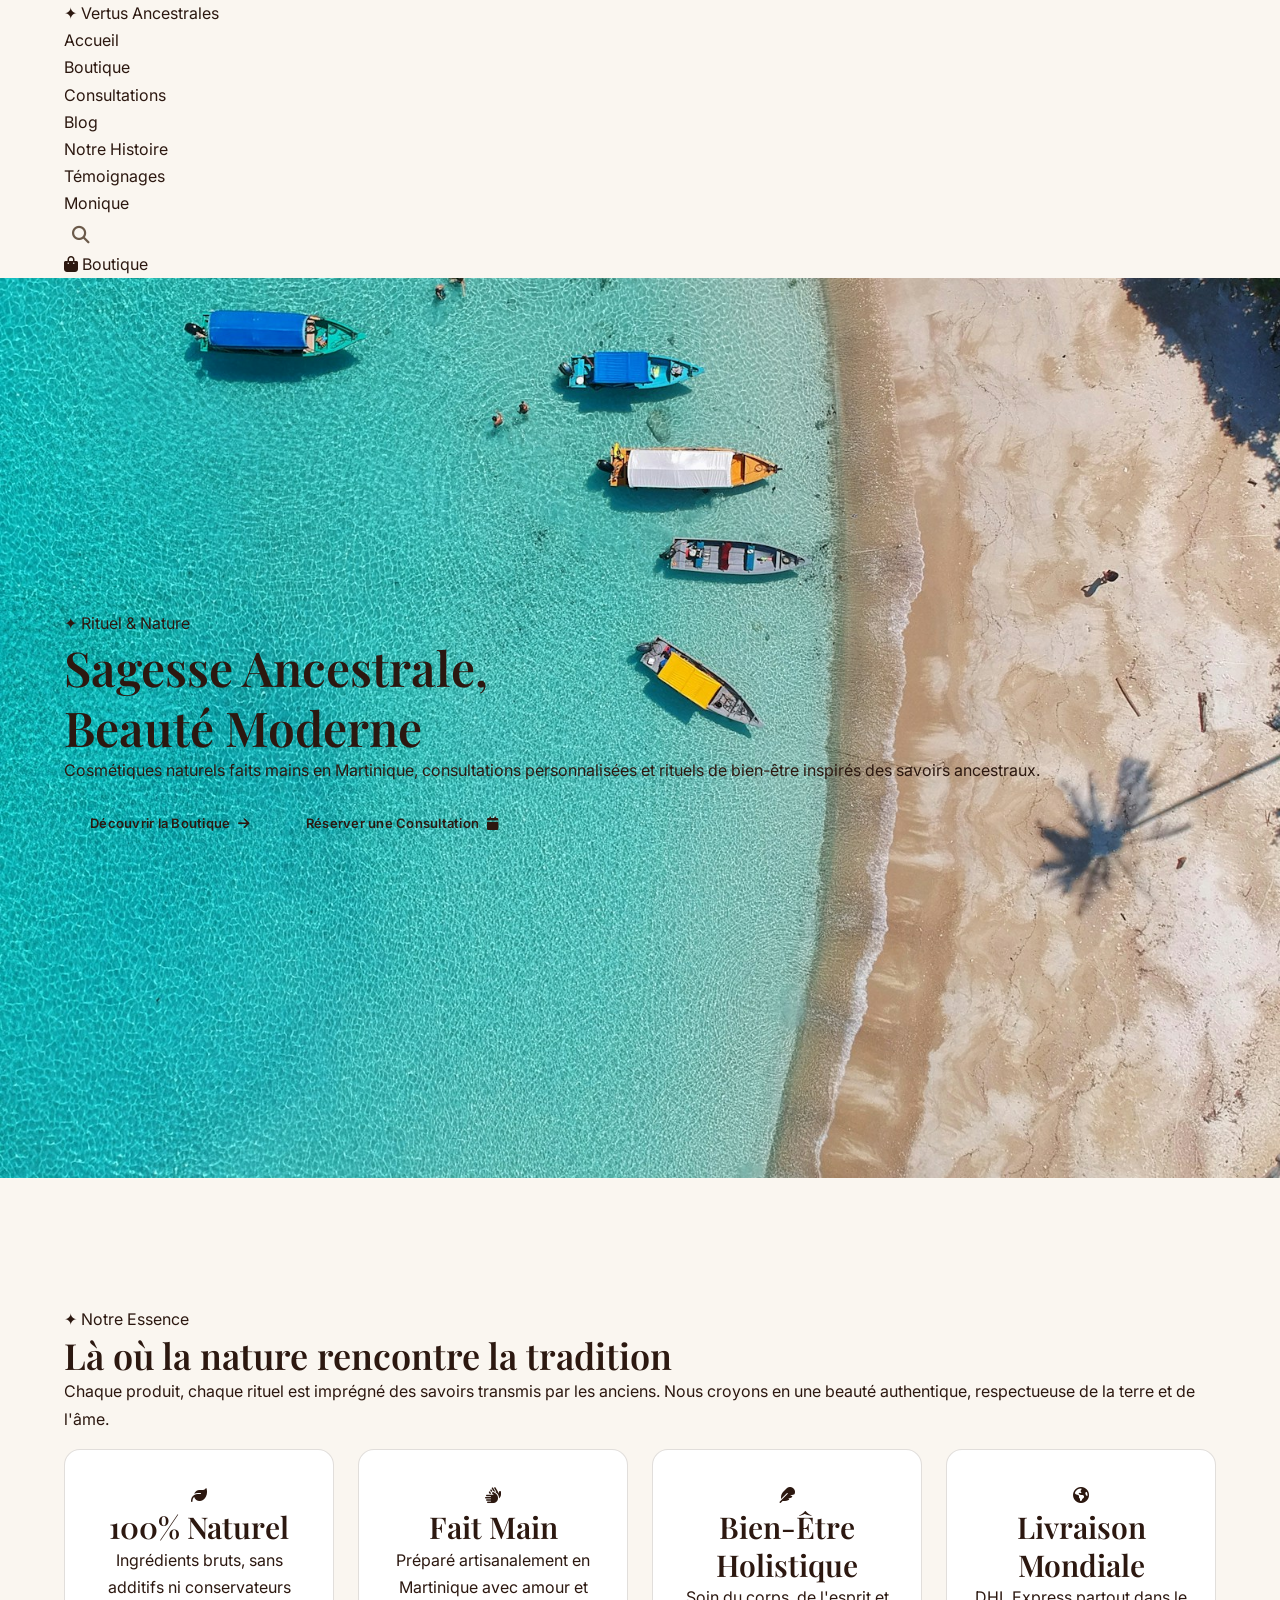
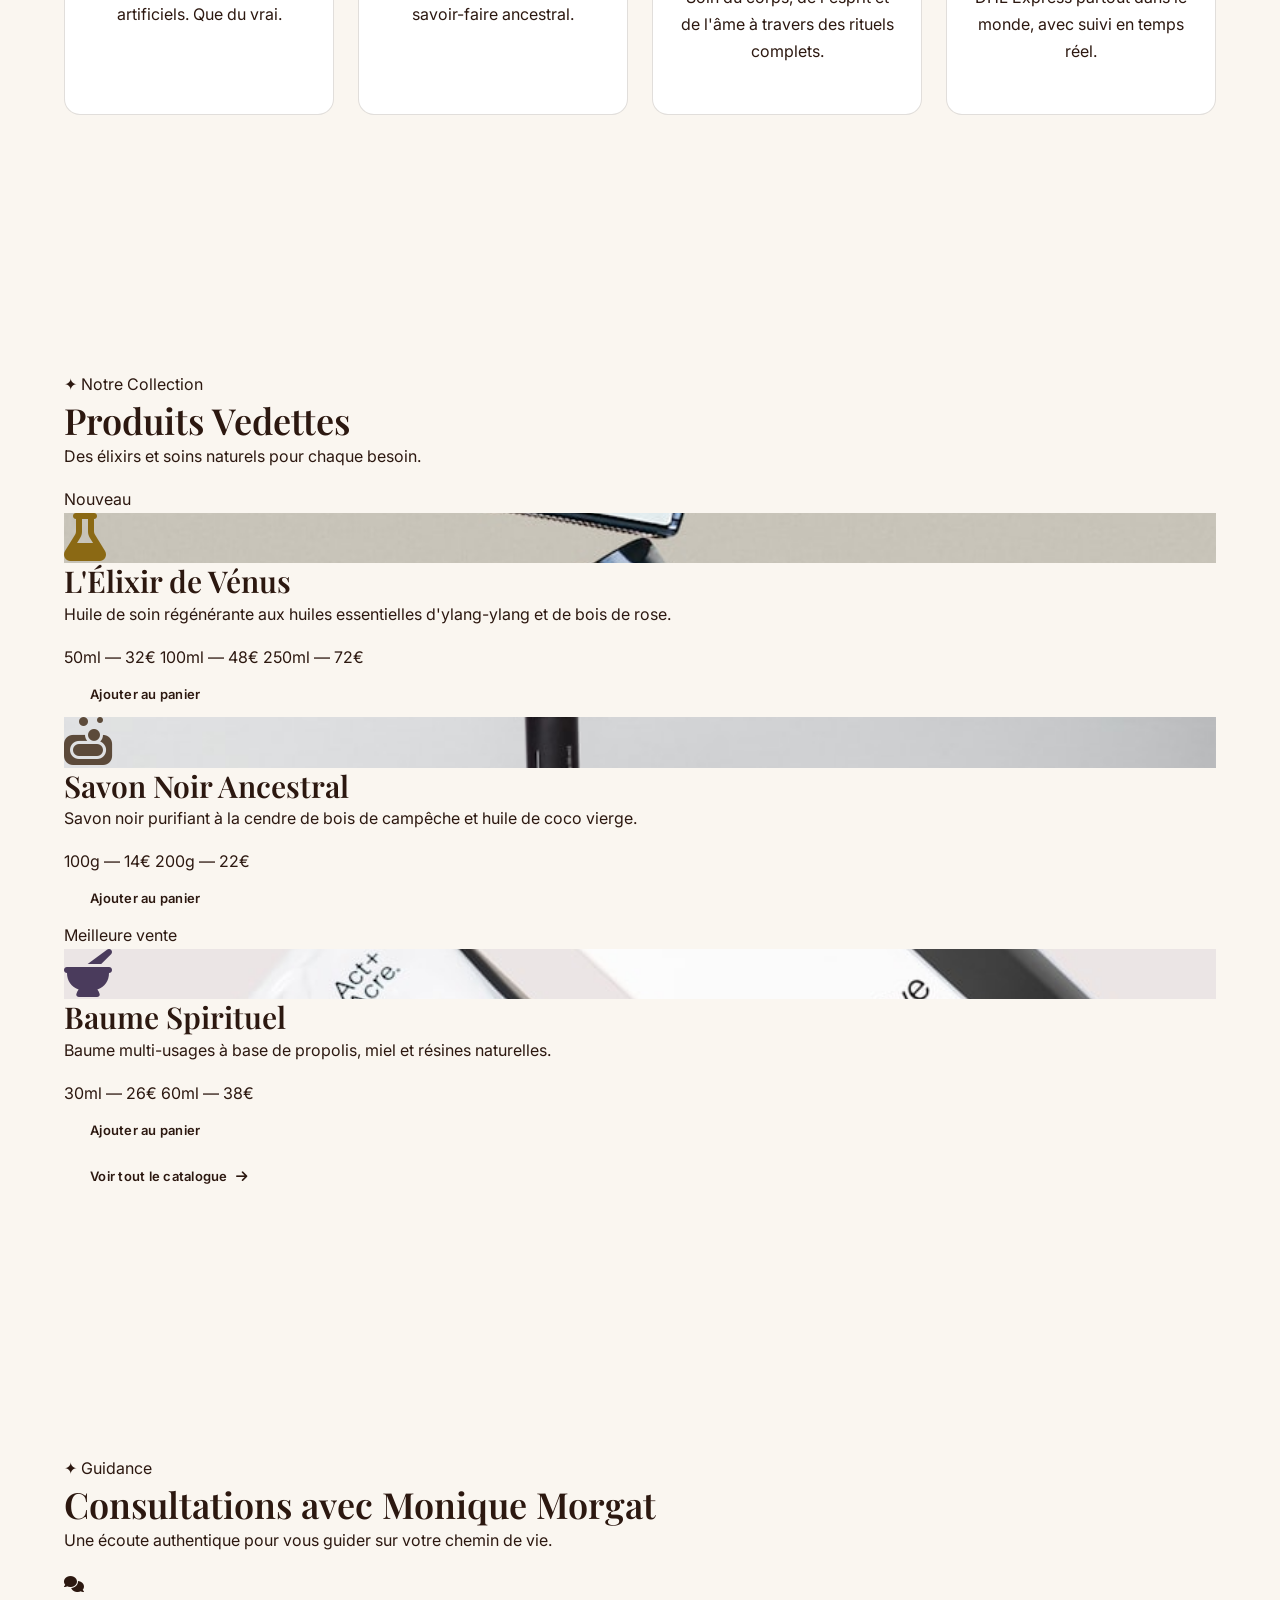
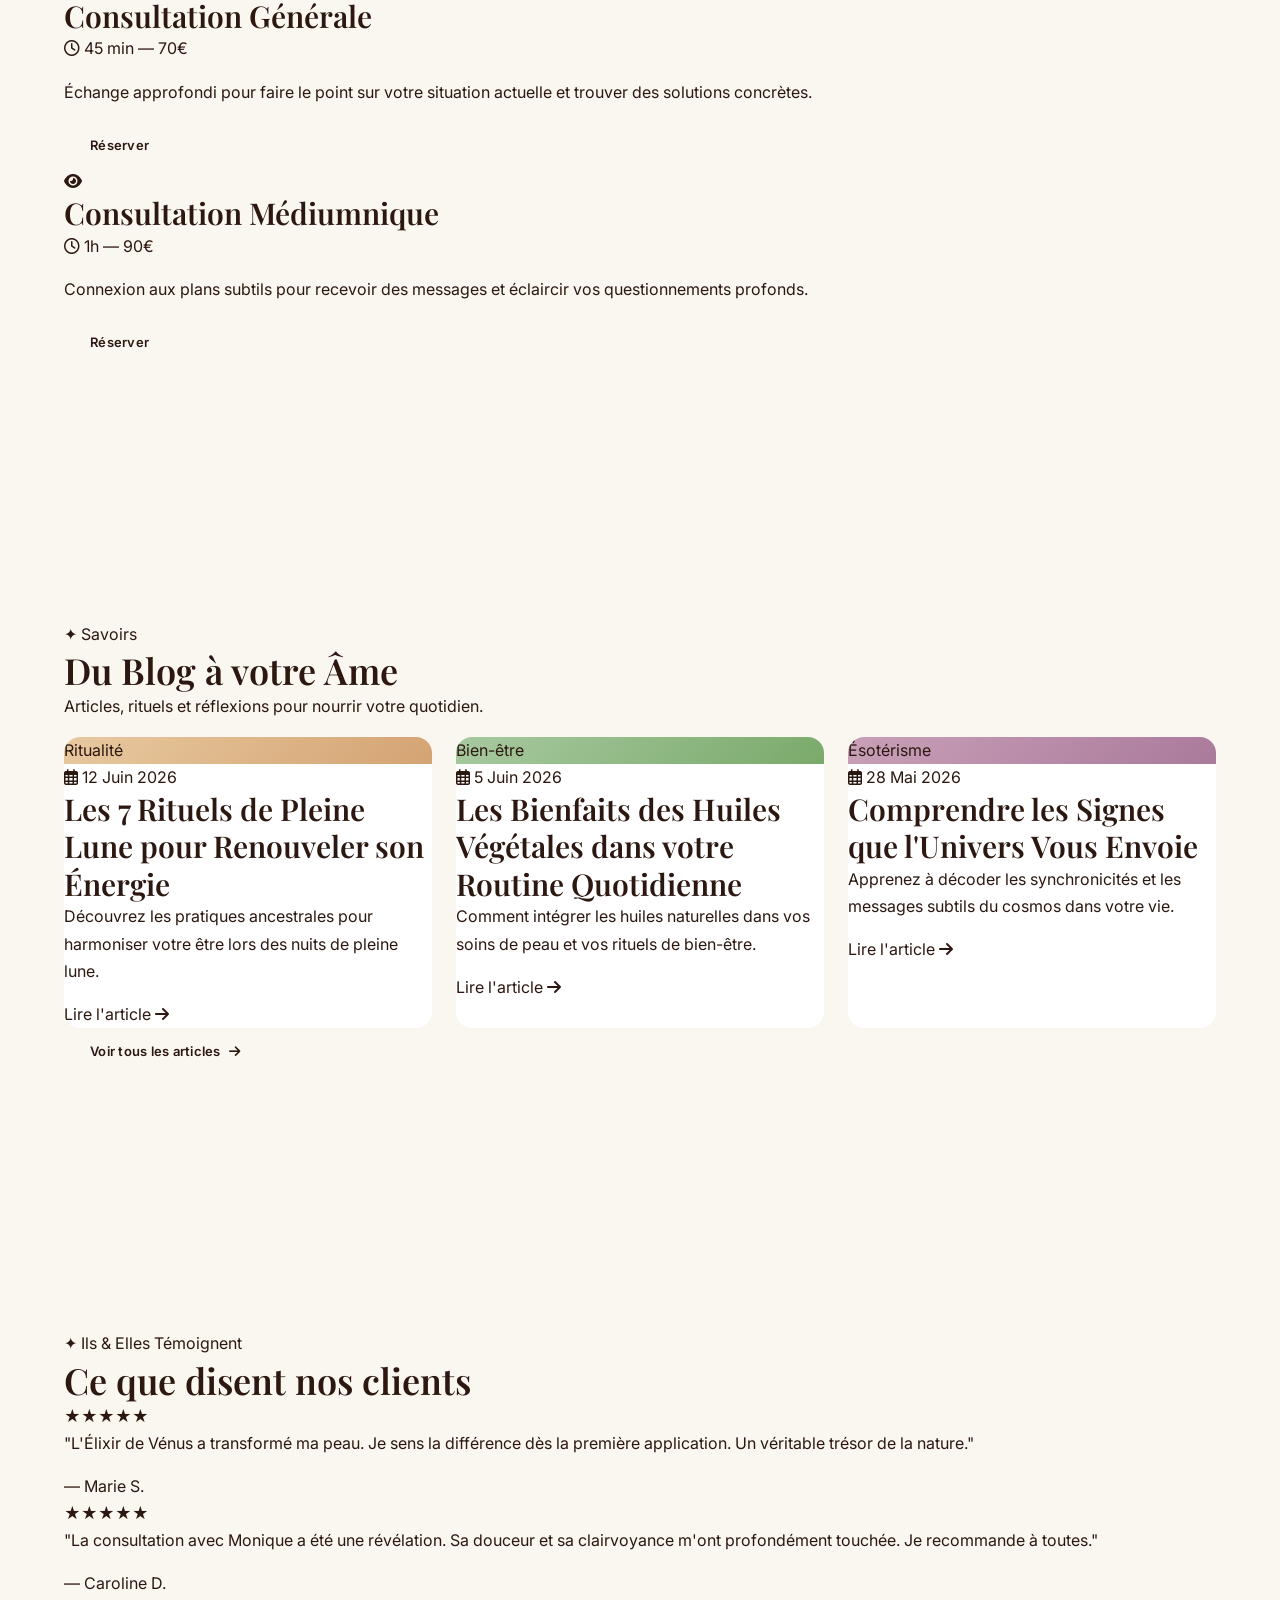
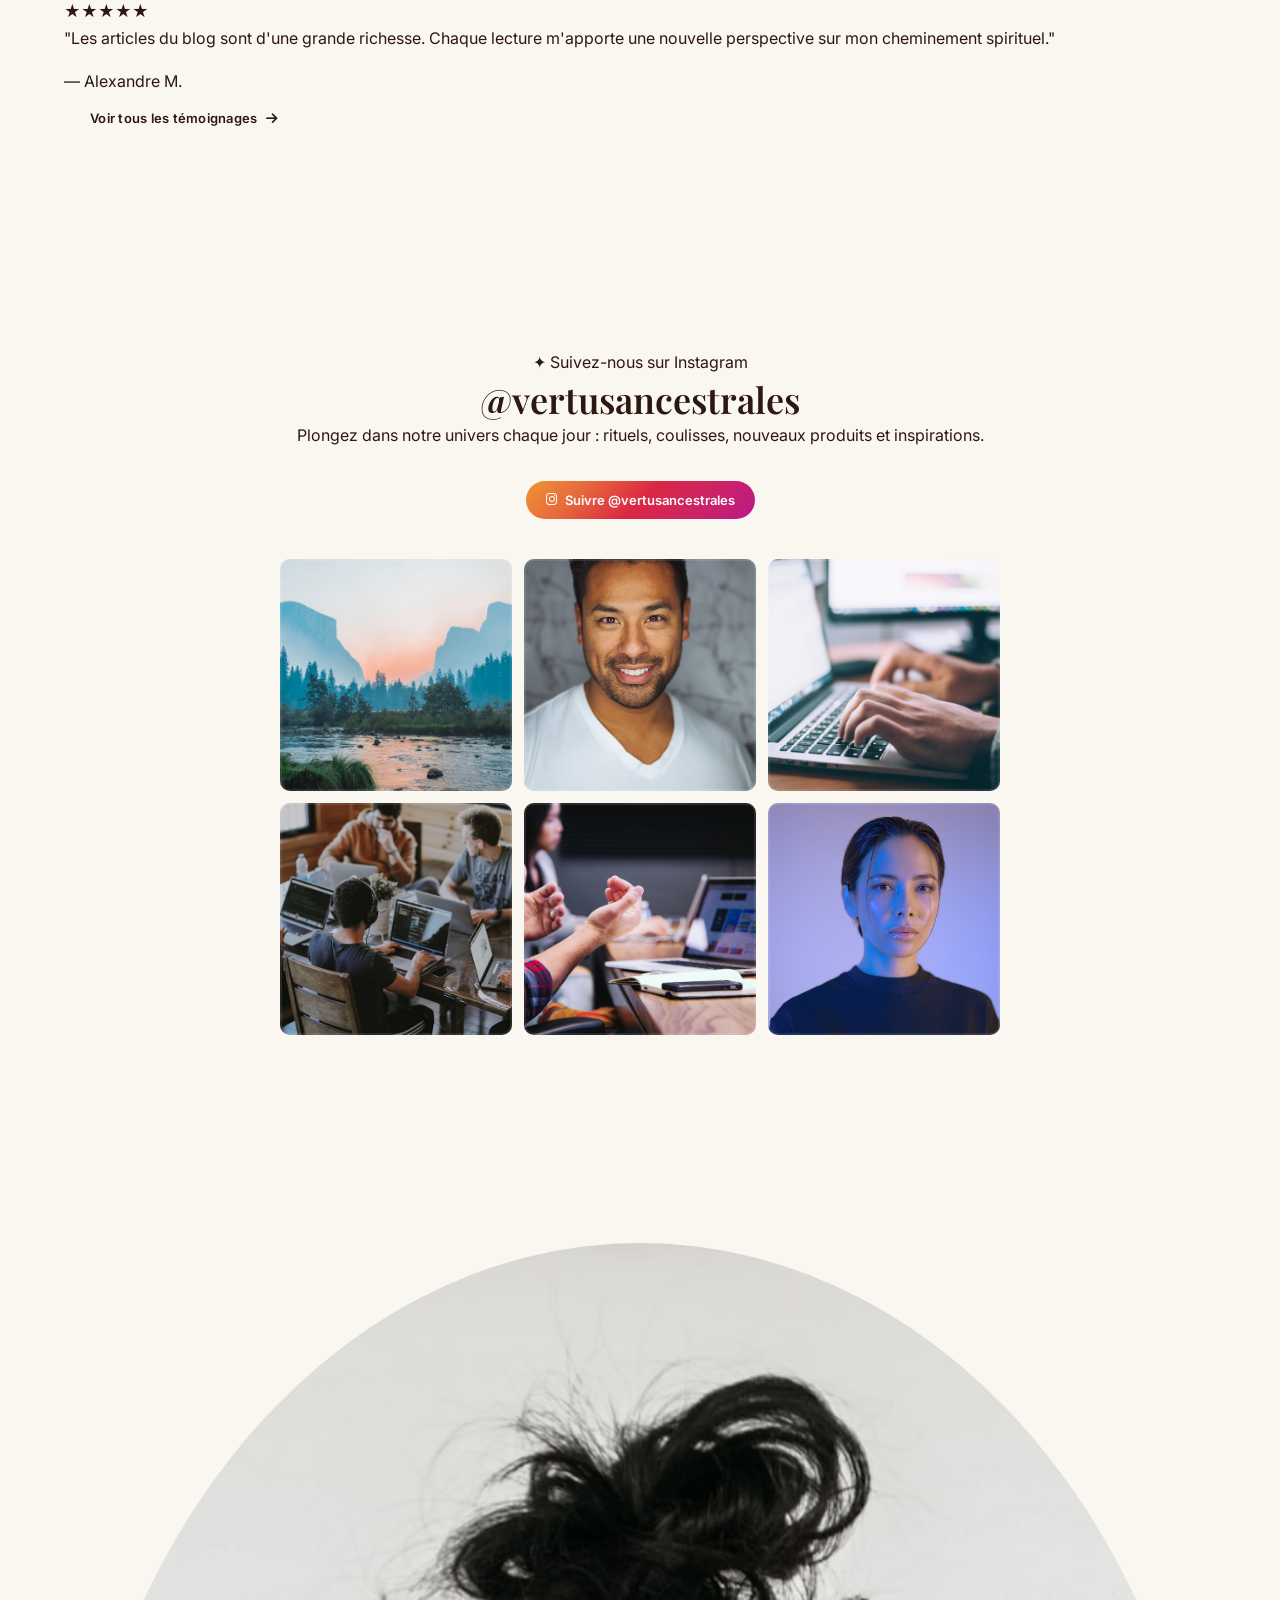
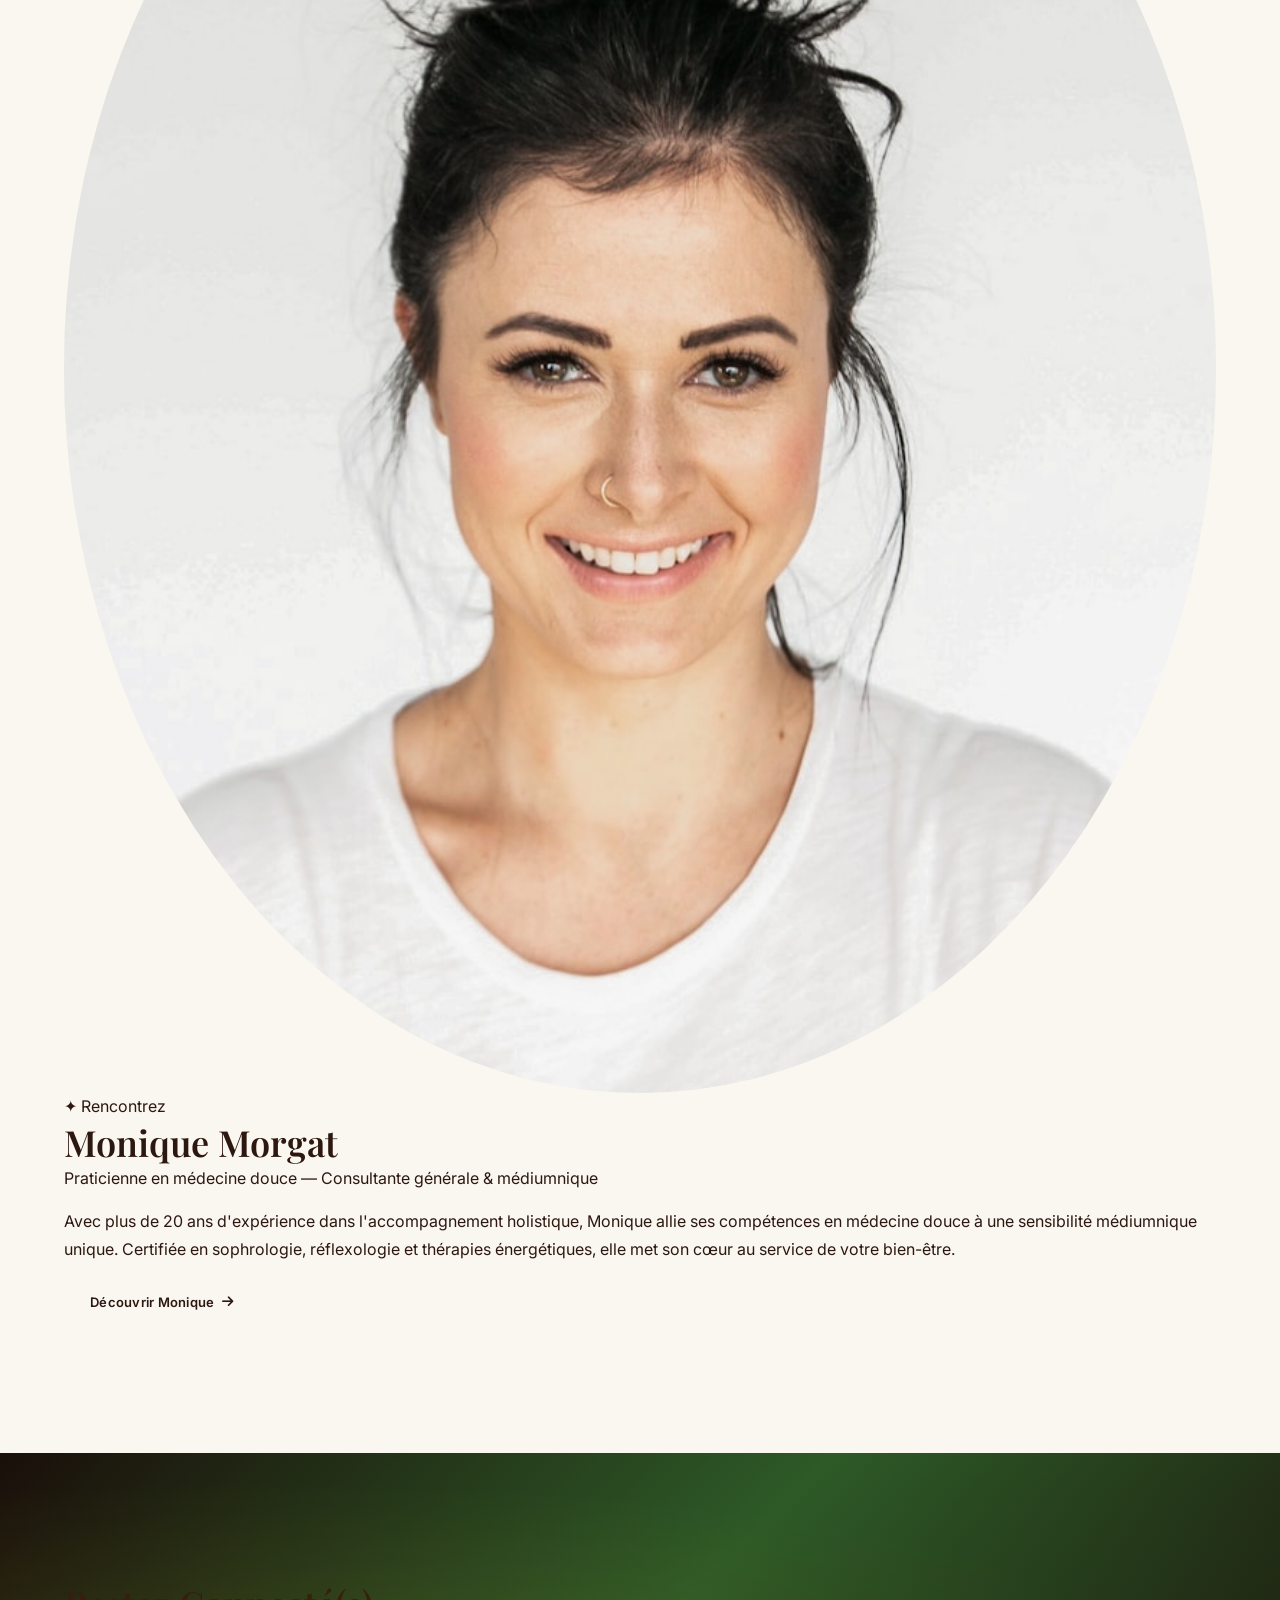
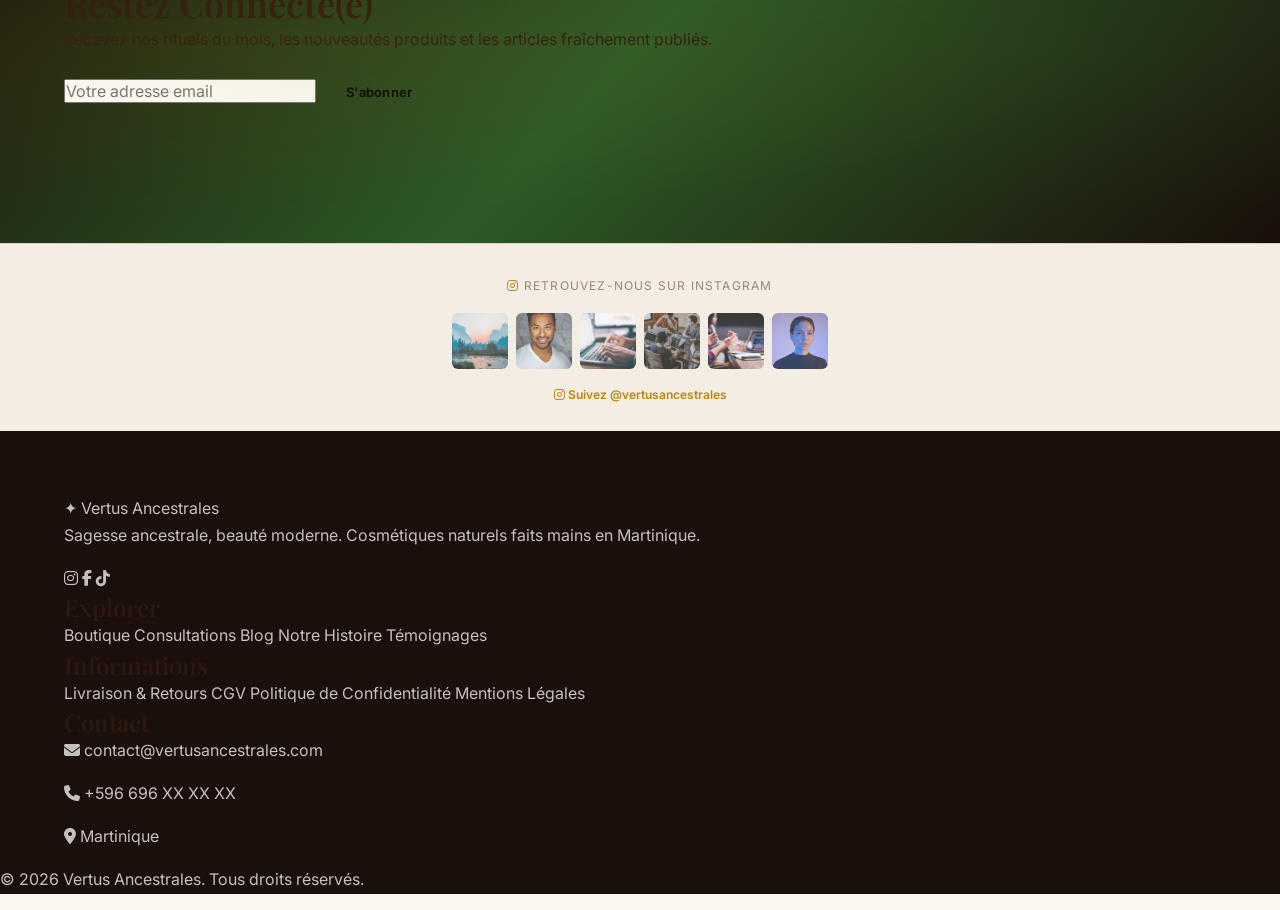
==== commit ebb4a6aa: "🔄 Transformation complète du site - Images héros réelles (hero-bg, about-brand, consultation-bg, blo" ====
--- a/index.html
+++ b/index.html
@@ -9,6 +9,313 @@
   <link href="https://fonts.googleapis.com/css2?family=Playfair+Display:wght@400;600;700&family=Inter:wght@300;400;500;600&display=swap" rel="stylesheet">
   <link rel="stylesheet" href="https://cdnjs.cloudflare.com/ajax/libs/font-awesome/6.5.0/css/all.min.css">
   <link rel="stylesheet" href="css/style.css">
+  <style>
+    /* === HERO PARALLAX BACKGROUND === */
+    .hero {
+      background: url('images/hero-bg.jpg') center/cover no-repeat fixed !important;
+      position: relative;
+    }
+    .hero-overlay {
+      background: linear-gradient(135deg, rgba(26,15,10,0.7) 0%, rgba(44,24,16,0.5) 50%, rgba(26,15,10,0.7) 100%) !important;
+    }
+
+    /* === ENHANCED FADE-IN ANIMATIONS === */
+    .fade-in {
+      opacity: 0;
+      transform: translateY(30px) scale(0.97);
+      transition: opacity 0.7s cubic-bezier(0.25, 0.46, 0.45, 0.94), transform 0.7s cubic-bezier(0.25, 0.46, 0.45, 0.94);
+    }
+    .fade-in.visible {
+      opacity: 1;
+      transform: translateY(0) scale(1);
+    }
+
+    /* === SEARCH DROPDOWN === */
+    .nav-search-item {
+      position: relative;
+      display: flex;
+      align-items: center;
+    }
+    .nav-search-btn {
+      background: none;
+      border: none;
+      color: var(--color-text-light);
+      font-size: 1.1rem;
+      cursor: pointer;
+      padding: var(--space-2);
+      transition: color var(--transition-fast);
+      display: flex;
+      align-items: center;
+    }
+    .nav-search-btn:hover { color: var(--color-primary); }
+    .search-dropdown {
+      position: absolute;
+      top: calc(100% + 8px);
+      right: 0;
+      width: 360px;
+      max-width: 90vw;
+      background: var(--color-white);
+      border-radius: var(--radius-lg);
+      box-shadow: 0 12px 40px rgba(0,0,0,0.15);
+      border: 1px solid var(--color-border);
+      opacity: 0;
+      visibility: hidden;
+      transform: translateY(-8px);
+      transition: all 0.25s cubic-bezier(0.25, 0.46, 0.45, 0.94);
+      z-index: 1000;
+    }
+    .search-dropdown.open {
+      opacity: 1;
+      visibility: visible;
+      transform: translateY(0);
+    }
+    .search-dropdown-inner {
+      padding: var(--space-4);
+    }
+    .search-dropdown-inner input {
+      width: 100%;
+      padding: var(--space-3) var(--space-4);
+      border: 2px solid var(--color-border);
+      border-radius: var(--radius-md);
+      font-size: var(--text-sm);
+      color: var(--color-text);
+      background: var(--color-bg);
+      transition: border-color var(--transition-fast);
+      box-sizing: border-box;
+    }
+    .search-dropdown-inner input:focus {
+      border-color: var(--color-primary);
+      outline: none;
+      box-shadow: 0 0 0 3px rgba(184,134,11,0.1);
+    }
+    .search-results {
+      margin-top: var(--space-3);
+      max-height: 320px;
+      overflow-y: auto;
+      display: none;
+    }
+    .search-result-item {
+      display: block;
+      padding: var(--space-3) var(--space-3);
+      border-radius: var(--radius-md);
+      text-decoration: none;
+      transition: background var(--transition-fast);
+      border-bottom: 1px solid rgba(0,0,0,0.04);
+    }
+    .search-result-item:last-child { border-bottom: none; }
+    .search-result-item:hover { background: var(--color-bg-alt); }
+    .search-result-title {
+      display: block;
+      font-size: var(--text-sm);
+      font-weight: 600;
+      color: var(--color-text);
+      margin-bottom: 2px;
+    }
+    .search-result-title strong { color: var(--color-primary); }
+    .search-result-desc {
+      display: block;
+      font-size: var(--text-xs);
+      color: var(--color-text-lighter);
+      line-height: 1.4;
+    }
+    .search-result-desc strong { color: var(--color-primary); }
+    .search-result-empty {
+      padding: var(--space-6);
+      text-align: center;
+      color: var(--color-text-lighter);
+      font-size: var(--text-sm);
+    }
+
+    /* === INSTAGRAM GALLERY === */
+    .insta-section {
+      padding: var(--space-20) 0;
+      background: var(--color-bg);
+    }
+    .insta-header {
+      text-align: center;
+      margin-bottom: var(--space-10);
+    }
+    .insta-header .insta-handle {
+      display: inline-flex;
+      align-items: center;
+      gap: var(--space-2);
+      padding: var(--space-2) var(--space-5);
+      background: linear-gradient(135deg, #f09433, #e6683c, #dc2743, #cc2366, #bc1888);
+      color: white;
+      border-radius: var(--radius-full);
+      font-size: var(--text-sm);
+      font-weight: 600;
+      text-decoration: none;
+      transition: transform var(--transition-fast);
+      margin-top: var(--space-4);
+    }
+    .insta-header .insta-handle:hover { transform: scale(1.05); }
+    .insta-grid {
+      display: grid;
+      grid-template-columns: repeat(3, 1fr);
+      gap: var(--space-3);
+      max-width: 720px;
+      margin: 0 auto;
+    }
+    .insta-item {
+      position: relative;
+      aspect-ratio: 1;
+      border-radius: var(--radius-md);
+      overflow: hidden;
+      cursor: pointer;
+      background: var(--color-bg-alt);
+    }
+    .insta-item img {
+      width: 100%;
+      height: 100%;
+      object-fit: cover;
+      transition: transform 0.5s cubic-bezier(0.25, 0.46, 0.45, 0.94);
+    }
+    .insta-item:hover img { transform: scale(1.1); }
+    .insta-item .insta-overlay {
+      position: absolute;
+      inset: 0;
+      background: rgba(0,0,0,0.4);
+      display: flex;
+      align-items: center;
+      justify-content: center;
+      opacity: 0;
+      transition: opacity 0.3s ease;
+    }
+    .insta-item:hover .insta-overlay { opacity: 1; }
+    .insta-item .insta-overlay i {
+      color: white;
+      font-size: 2rem;
+      filter: drop-shadow(0 2px 8px rgba(0,0,0,0.3));
+      transform: scale(0.8);
+      transition: transform 0.3s ease;
+    }
+    .insta-item:hover .insta-overlay i { transform: scale(1); }
+    .insta-item .insta-border {
+      position: absolute;
+      inset: 0;
+      border: 2px solid rgba(255,255,255,0.1);
+      border-radius: var(--radius-md);
+      pointer-events: none;
+      transition: border-color 0.3s ease;
+    }
+    .insta-item:hover .insta-border { border-color: rgba(255,255,255,0.3); }
+
+    /* === FOOTER INSTAGRAM STRIP === */
+    .footer-insta-strip {
+      background: var(--color-bg-alt);
+      border-top: 1px solid var(--color-border);
+      padding: var(--space-8) 0 var(--space-6);
+      text-align: center;
+    }
+    .footer-insta-strip .insta-strip-label {
+      font-size: var(--text-xs);
+      text-transform: uppercase;
+      letter-spacing: 0.1em;
+      color: var(--color-text-lighter);
+      margin-bottom: var(--space-4);
+    }
+    .footer-insta-strip .insta-strip-label i { color: var(--color-primary); }
+    .footer-insta-thumbs {
+      display: flex;
+      justify-content: center;
+      gap: var(--space-2);
+      flex-wrap: wrap;
+    }
+    .footer-insta-thumbs a {
+      display: block;
+      width: 56px;
+      height: 56px;
+      border-radius: var(--radius-sm);
+      overflow: hidden;
+      opacity: 0.8;
+      transition: all 0.3s ease;
+      position: relative;
+    }
+    .footer-insta-thumbs a:hover {
+      opacity: 1;
+      transform: translateY(-2px);
+      box-shadow: 0 4px 12px rgba(0,0,0,0.1);
+    }
+    .footer-insta-thumbs a img {
+      width: 100%;
+      height: 100%;
+      object-fit: cover;
+    }
+    .footer-insta-thumbs a .thumb-overlay {
+      position: absolute;
+      inset: 0;
+      background: rgba(0,0,0,0.2);
+      display: flex;
+      align-items: center;
+      justify-content: center;
+      opacity: 0;
+      transition: opacity 0.2s;
+    }
+    .footer-insta-thumbs a:hover .thumb-overlay { opacity: 1; }
+    .footer-insta-thumbs a .thumb-overlay i {
+      color: white;
+      font-size: 0.8rem;
+    }
+    .footer-insta-strip .insta-strip-follow {
+      display: inline-block;
+      margin-top: var(--space-4);
+      font-size: var(--text-xs);
+      color: var(--color-primary);
+      text-decoration: none;
+      font-weight: 600;
+      transition: color var(--transition-fast);
+    }
+    .footer-insta-strip .insta-strip-follow:hover { color: var(--color-accent); }
+
+    /* === BACK TO TOP ENHANCED === */
+    .back-to-top {
+      background: var(--color-primary) !important;
+      box-shadow: 0 4px 16px rgba(184,134,11,0.3) !important;
+    }
+    .back-to-top:hover {
+      transform: translateY(-2px) scale(1.05) !important;
+      box-shadow: 0 6px 24px rgba(184,134,11,0.4) !important;
+    }
+
+    /* === TOAST ENHANCED === */
+    .toast {
+      background: var(--color-accent) !important;
+      box-shadow: 0 4px 20px rgba(45,90,39,0.3) !important;
+    }
+
+    /* === ENHANCED PRODUCT CARD EFFECTS === */
+    .produit-card {
+      transition: transform 0.4s cubic-bezier(0.25, 0.46, 0.45, 0.94), box-shadow 0.4s cubic-bezier(0.25, 0.46, 0.45, 0.94) !important;
+    }
+    .produit-card:hover {
+      transform: translateY(-8px) scale(1.02) !important;
+      box-shadow: 0 20px 60px rgba(0,0,0,0.12) !important;
+    }
+    .produit-card .produit-img i {
+      transition: transform 0.4s cubic-bezier(0.25, 0.46, 0.45, 0.94) !important;
+    }
+    .produit-card:hover .produit-img i {
+      transform: scale(1.2) !important;
+    }
+    .btn-add-cart {
+      transition: all 0.3s ease !important;
+    }
+    .btn-add-cart:active {
+      transform: scale(0.95) !important;
+    }
+    @keyframes badgePop {
+      0% { transform: scale(1); }
+      50% { transform: scale(1.4); }
+      100% { transform: scale(1); }
+    }
+
+    @media (max-width: 768px) {
+      .insta-grid { grid-template-columns: repeat(2, 1fr); max-width: 100%; }
+      .search-dropdown { width: 300px; right: -60px; }
+      .hero { background-attachment: scroll !important; }
+    }
+  </style>
 </head>
 <body>
   <!-- NAVIGATION -->
@@ -29,6 +336,15 @@
         <li><a href="histoire.html">Notre Histoire</a></li>
         <li><a href="temoignages.html">Témoignages</a></li>
         <li><a href="monique.html">Monique</a></li>
+        <li class="nav-search-item">
+          <button class="nav-search-btn" id="searchToggle" aria-label="Rechercher"><i class="fas fa-search"></i></button>
+          <div class="search-dropdown" id="searchDropdown">
+            <div class="search-dropdown-inner">
+              <input type="text" id="globalSearch" placeholder="Rechercher dans le site..." autocomplete="off">
+              <div class="search-results" id="searchResults"></div>
+            </div>
+          </div>
+        </li>
         <li class="nav-cta"><a href="boutique.html"><i class="fas fa-shopping-bag"></i> Boutique</a></li>
       </ul>
     </div>
@@ -88,7 +404,7 @@
       <div class="produits-grid">
         <div class="produit-card fade-in">
           <div class="produit-badge">Nouveau</div>
-          <div class="produit-img" style="background: linear-gradient(135deg, #e8d5b7, #d4a373);">
+          <div class="produit-img" style="background: url('../images/produit-elixir-venus.jpg') center/cover no-repeat, linear-gradient(135deg, #e8d5b7, #d4a373);">
             <i class="fas fa-flask" style="font-size:3rem;color:#8b6914;"></i>
           </div>
           <div class="produit-info">
@@ -103,7 +419,7 @@
           </div>
         </div>
         <div class="produit-card fade-in">
-          <div class="produit-img" style="background: linear-gradient(135deg, #c7b8a0, #9c8b7a);">
+          <div class="produit-img" style="background: url('../images/produit-savon-noir.jpg') center/cover no-repeat, linear-gradient(135deg, #c7b8a0, #9c8b7a);">
             <i class="fas fa-soap" style="font-size:3rem;color:#5c4a3a;"></i>
           </div>
           <div class="produit-info">
@@ -118,7 +434,7 @@
         </div>
         <div class="produit-card fade-in">
           <div class="produit-badge">Meilleure vente</div>
-          <div class="produit-img" style="background: linear-gradient(135deg, #b8a9c9, #8b7aaa);">
+          <div class="produit-img" style="background: url('../images/produit-baume-spirituel.jpg') center/cover no-repeat, linear-gradient(135deg, #b8a9c9, #8b7aaa);">
             <i class="fas fa-mortar-pestle" style="font-size:3rem;color:#4a3b5c;"></i>
           </div>
           <div class="produit-info">
@@ -238,13 +554,57 @@
     </div>
   </section>
 
+  <!-- INSTAGRAM GALLERY -->
+  <section class="insta-section">
+    <div class="container">
+      <div class="insta-header fade-in">
+        <div class="section-tag">✦ Suivez-nous sur Instagram</div>
+        <h2 class="section-title">@vertusancestrales</h2>
+        <p class="section-desc">Plongez dans notre univers chaque jour : rituels, coulisses, nouveaux produits et inspirations.</p>
+        <a href="#" class="insta-handle" target="_blank" rel="noopener"><i class="fab fa-instagram"></i> Suivre @vertusancestrales</a>
+      </div>
+      <div class="insta-grid">
+        <div class="insta-item fade-in">
+          <img src="images/insta-1.jpg" alt="Instagram Vertus Ancestrales" loading="lazy">
+          <div class="insta-overlay"><i class="fab fa-instagram"></i></div>
+          <div class="insta-border"></div>
+        </div>
+        <div class="insta-item fade-in">
+          <img src="images/insta-2.jpg" alt="Instagram Vertus Ancestrales" loading="lazy">
+          <div class="insta-overlay"><i class="fab fa-instagram"></i></div>
+          <div class="insta-border"></div>
+        </div>
+        <div class="insta-item fade-in">
+          <img src="images/insta-3.jpg" alt="Instagram Vertus Ancestrales" loading="lazy">
+          <div class="insta-overlay"><i class="fab fa-instagram"></i></div>
+          <div class="insta-border"></div>
+        </div>
+        <div class="insta-item fade-in">
+          <img src="images/insta-4.jpg" alt="Instagram Vertus Ancestrales" loading="lazy">
+          <div class="insta-overlay"><i class="fab fa-instagram"></i></div>
+          <div class="insta-border"></div>
+        </div>
+        <div class="insta-item fade-in">
+          <img src="images/insta-5.jpg" alt="Instagram Vertus Ancestrales" loading="lazy">
+          <div class="insta-overlay"><i class="fab fa-instagram"></i></div>
+          <div class="insta-border"></div>
+        </div>
+        <div class="insta-item fade-in">
+          <img src="images/insta-6.jpg" alt="Instagram Vertus Ancestrales" loading="lazy">
+          <div class="insta-overlay"><i class="fab fa-instagram"></i></div>
+          <div class="insta-border"></div>
+        </div>
+      </div>
+    </div>
+  </section>
+
   <!-- MONIQUE PREVIEW -->
   <section class="section monique-preview" style="background: var(--bg-alt);">
     <div class="container">
       <div class="monique-content">
         <div class="monique-photo">
           <div class="photo-frame">
-            <i class="fas fa-user-circle" style="font-size:8rem;color:var(--primary);opacity:0.6;"></i>
+            <img src="images/monique-portrait.jpg" alt="Monique Morgat" style="width:100%;height:100%;object-fit:cover;border-radius:50%;" loading="lazy">
           </div>
         </div>
         <div class="monique-text">
@@ -271,6 +631,22 @@
       </div>
     </div>
   </section>
+
+  <!-- FOOTER INSTAGRAM STRIP -->
+  <div class="footer-insta-strip">
+    <div class="container">
+      <div class="insta-strip-label"><i class="fab fa-instagram"></i> Retrouvez-nous sur Instagram</div>
+      <div class="footer-insta-thumbs">
+        <a href="#" target="_blank" rel="noopener"><img src="images/insta-1.jpg" alt="Instagram" loading="lazy"><span class="thumb-overlay"><i class="fab fa-instagram"></i></span></a>
+        <a href="#" target="_blank" rel="noopener"><img src="images/insta-2.jpg" alt="Instagram" loading="lazy"><span class="thumb-overlay"><i class="fab fa-instagram"></i></span></a>
+        <a href="#" target="_blank" rel="noopener"><img src="images/insta-3.jpg" alt="Instagram" loading="lazy"><span class="thumb-overlay"><i class="fab fa-instagram"></i></span></a>
+        <a href="#" target="_blank" rel="noopener"><img src="images/insta-4.jpg" alt="Instagram" loading="lazy"><span class="thumb-overlay"><i class="fab fa-instagram"></i></span></a>
+        <a href="#" target="_blank" rel="noopener"><img src="images/insta-5.jpg" alt="Instagram" loading="lazy"><span class="thumb-overlay"><i class="fab fa-instagram"></i></span></a>
+        <a href="#" target="_blank" rel="noopener"><img src="images/insta-6.jpg" alt="Instagram" loading="lazy"><span class="thumb-overlay"><i class="fab fa-instagram"></i></span></a>
+      </div>
+      <a href="#" class="insta-strip-follow" target="_blank" rel="noopener"><i class="fab fa-instagram"></i> Suivez @vertusancestrales</a>
+    </div>
+  </div>
 
   <!-- FOOTER -->
   <footer class="footer">
@@ -316,4 +692,4 @@
 
   <script src="js/main.js"></script>
 </body>
-</html>
+</html>
